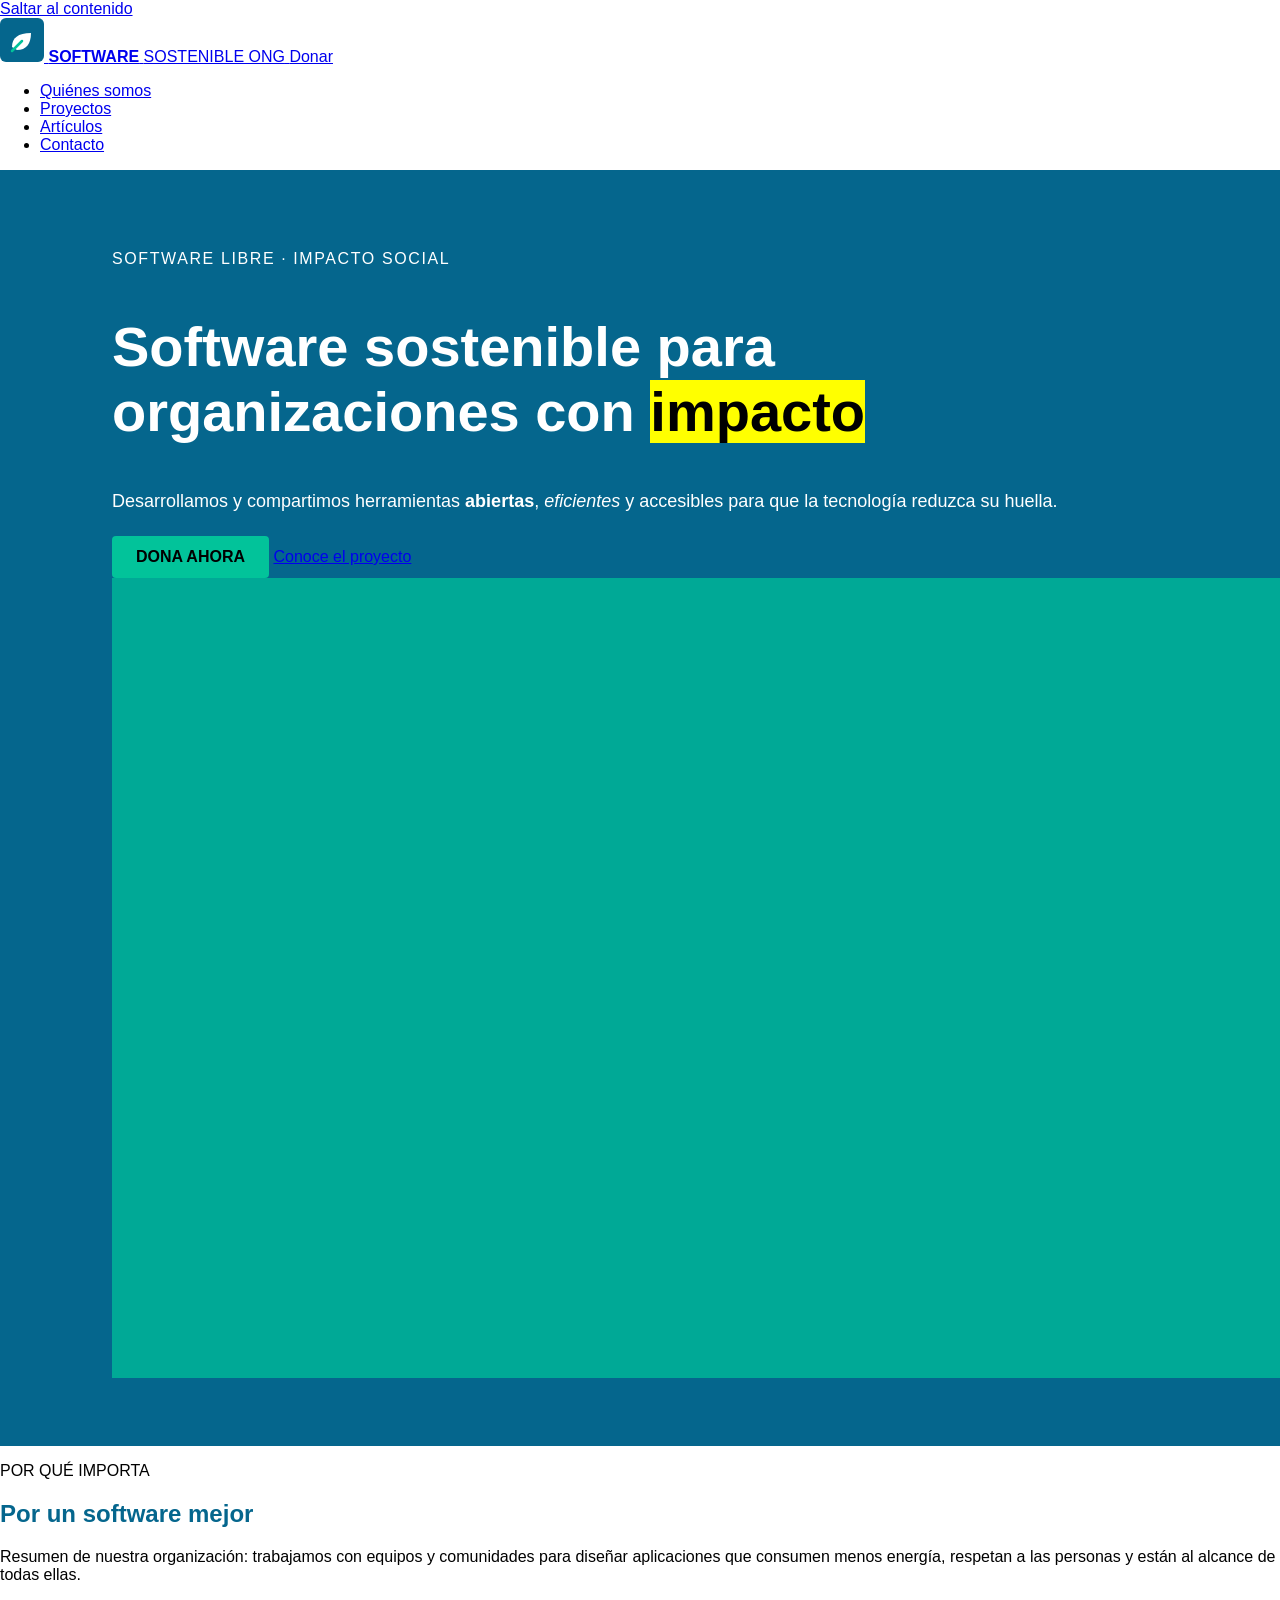
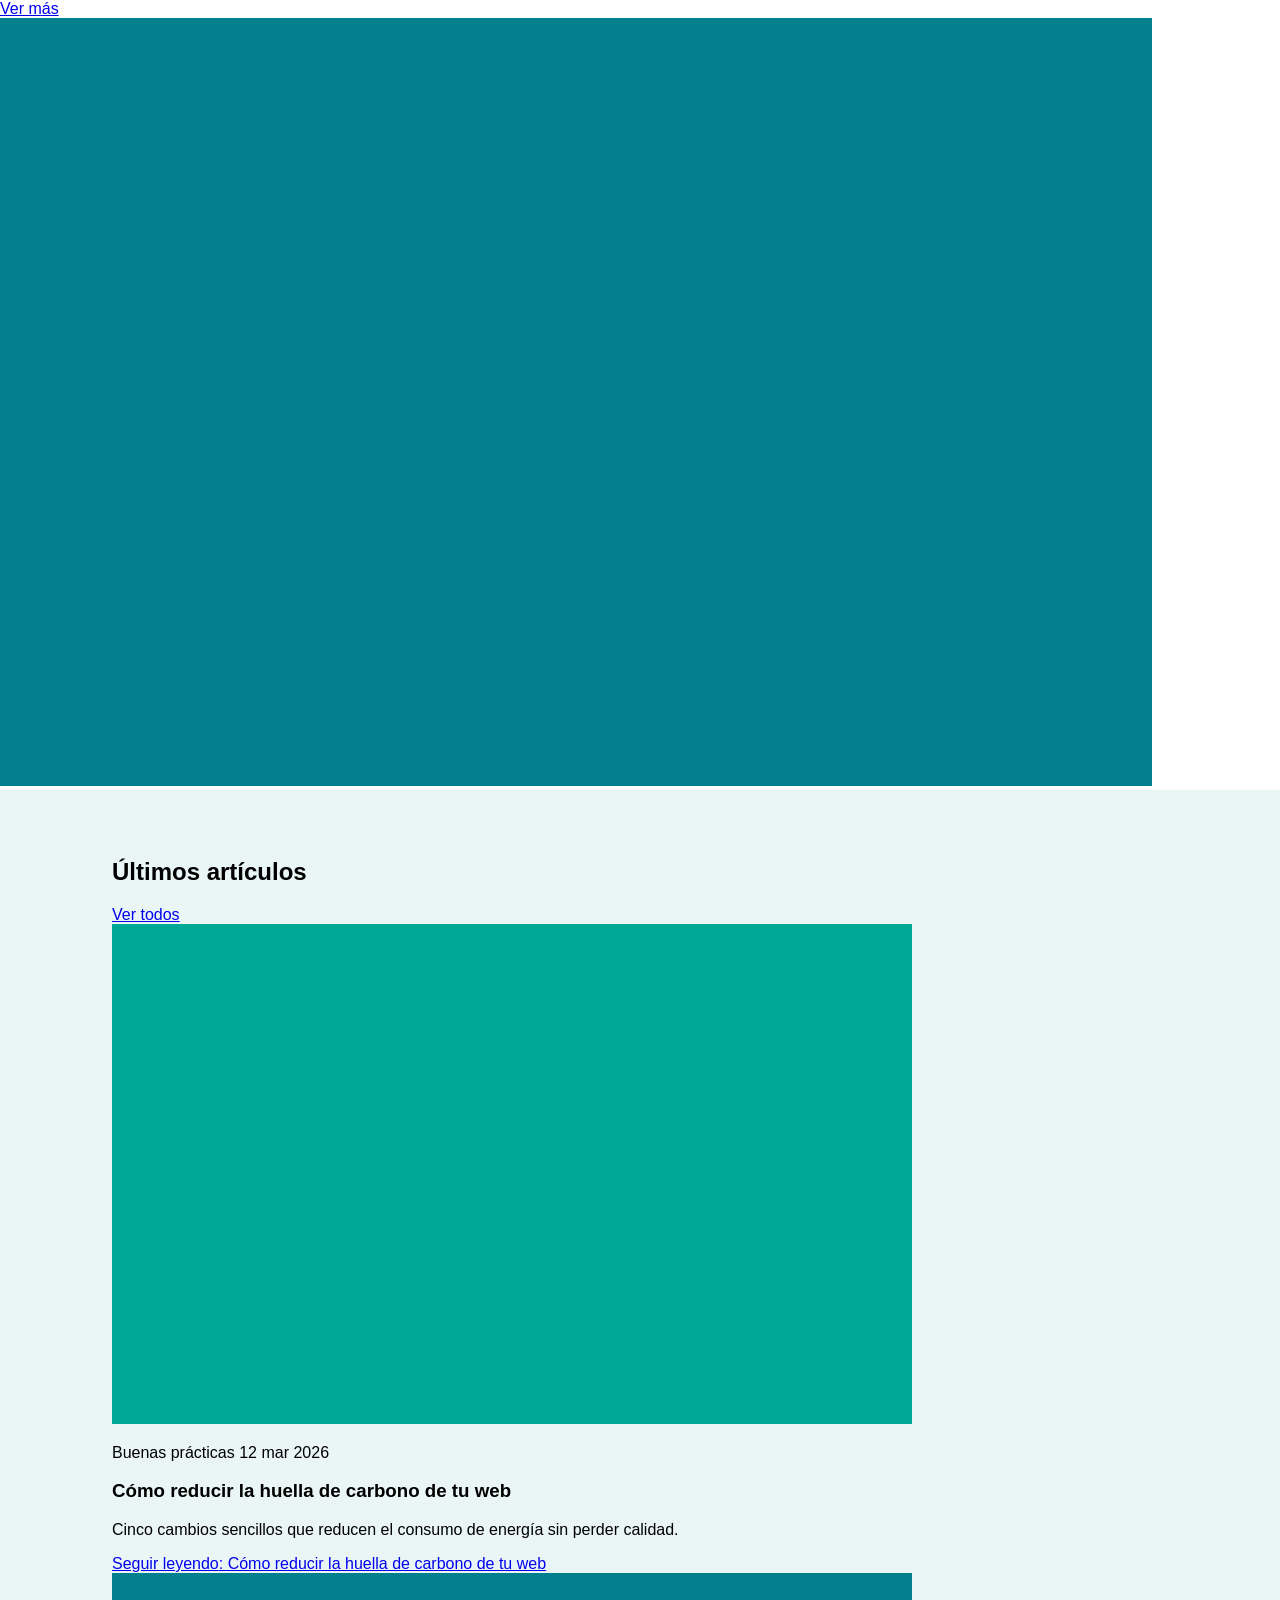
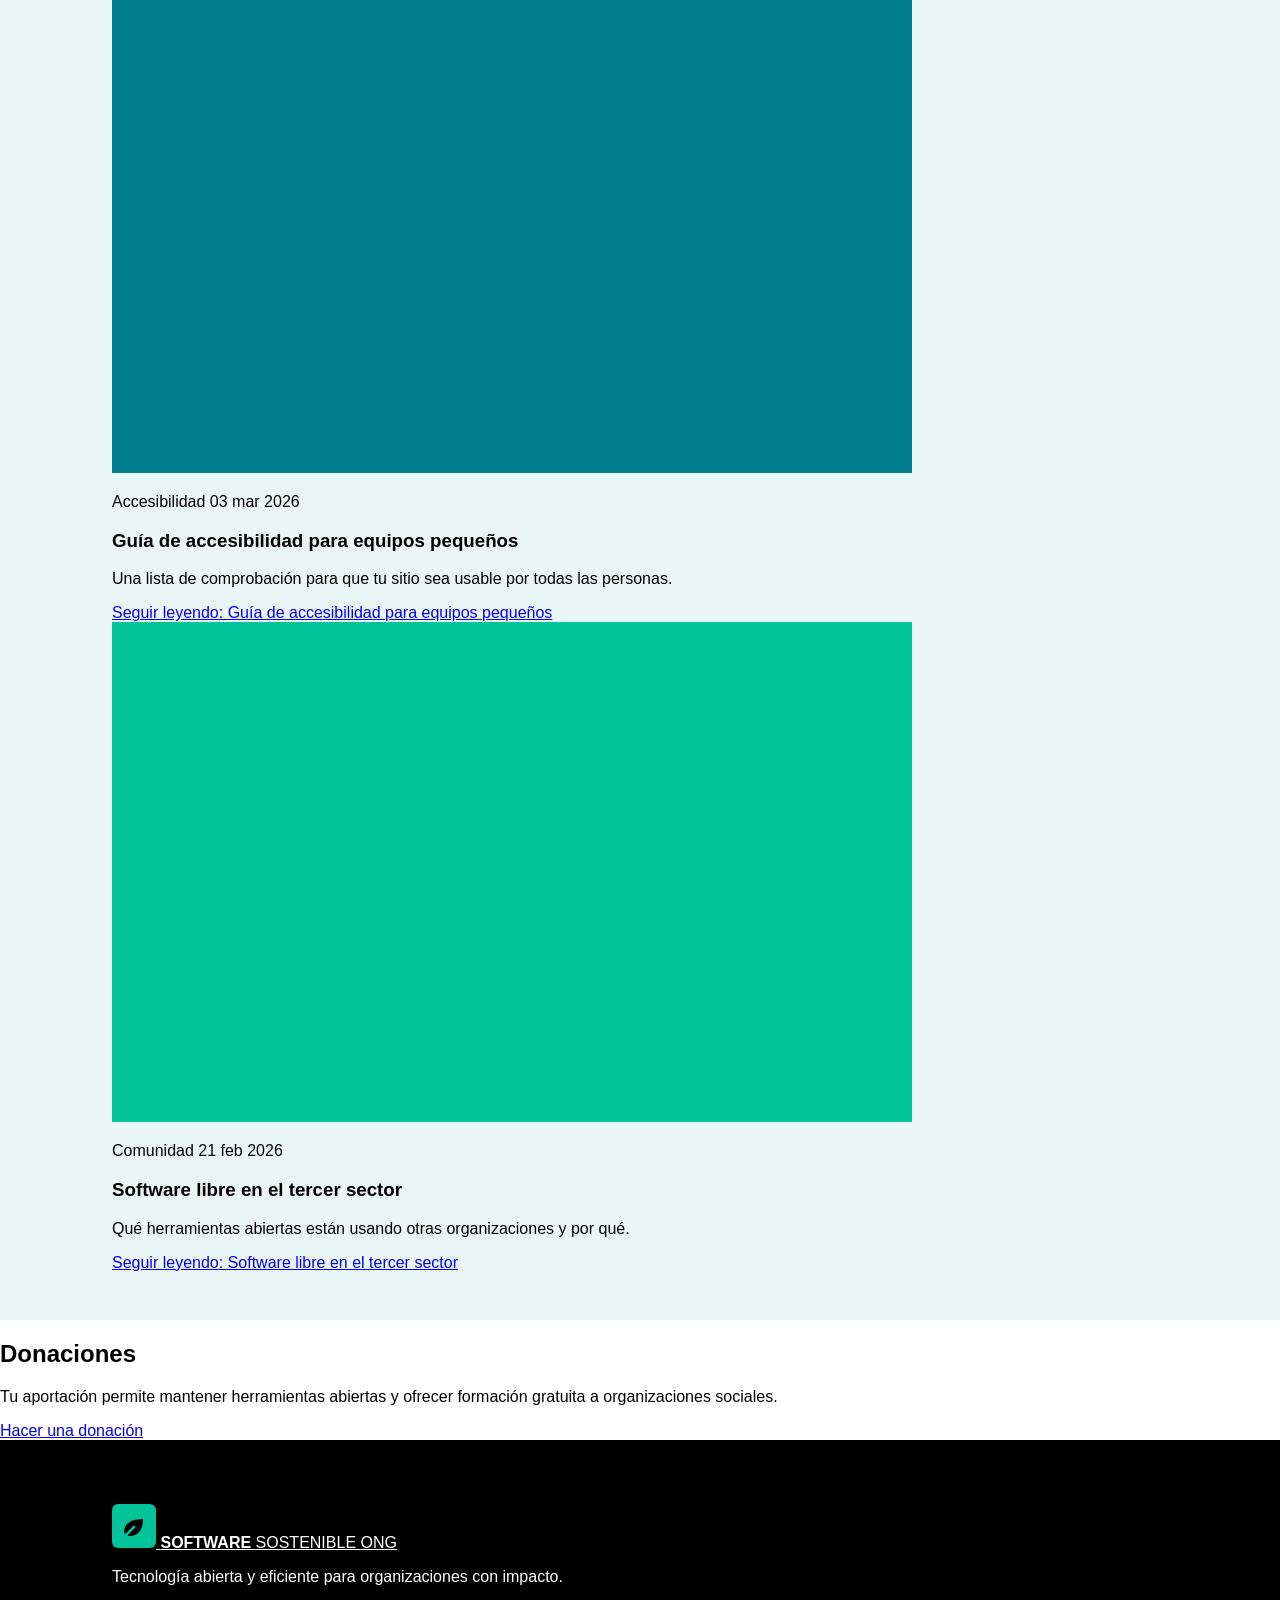
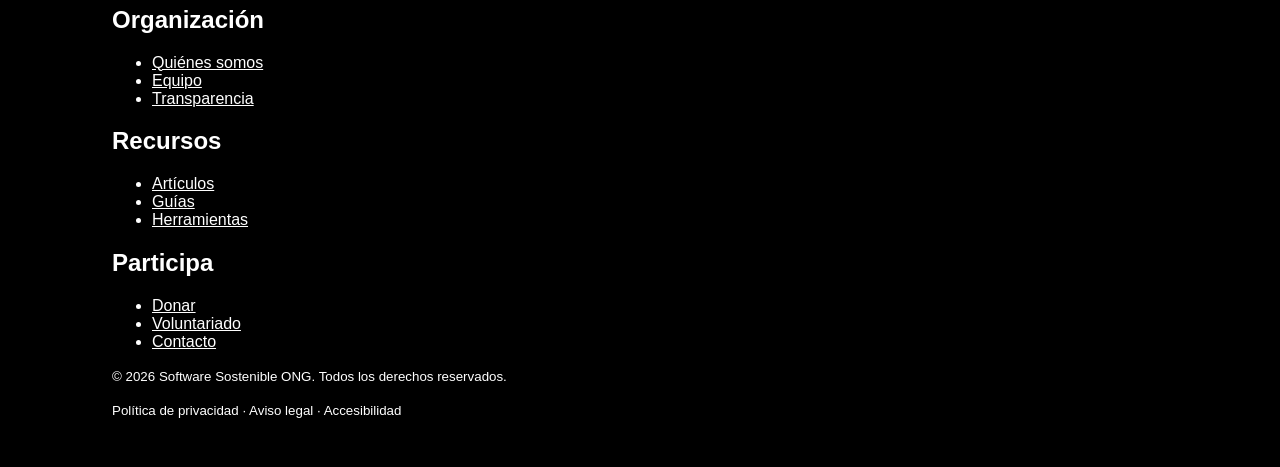
==== index.html @ 49bf2748 "fase 1" ====
<!DOCTYPE html>
<html lang="es">
<head>
  <meta charset="UTF-8">
  <meta name="viewport" content="width=device-width, initial-scale=1.0">
  <meta name="description" content="ONG que desarrolla y comparte software sostenible, abierto y accesible para organizaciones con impacto social.">
  <title>Inicio · Software Sostenible ONG</title>
</head>
<body style="font-family: 'Oxanium', sans-serif; color: #000000; margin: 0;">
  <a class="saltar" href="#contenido">Saltar al contenido</a>

  <header class="cabecera" id="cabecera">
    <a class="logo" href="index.html" title="Ir al inicio">
      <img class="logo__marca" src="img/logo.svg" alt="Software Sostenible ONG, ir al inicio" width="44" height="44">
      <span class="logo__texto" aria-hidden="true"><strong>SOFTWARE</strong> <span>SOSTENIBLE ONG</span></span>
    </a>
    <a class="btn btn--donar" href="formulario.html">Donar</a>
    <nav class="menu" aria-label="Menú principal">
      <ul class="menu__lista">
        <li><a class="menu__enlace" href="index.html#quienes-somos">Quiénes somos</a></li>
        <li><a class="menu__enlace" href="index.html" aria-current="page">Proyectos</a></li>
        <li><a class="menu__enlace" href="listado.html">Artículos</a></li>
        <li><a class="menu__enlace" href="contacto.html">Contacto</a></li>
      </ul>
    </nav>
  </header>

  <main id="contenido">
    <section class="hero" id="hero" aria-labelledby="hero-titulo" style="background-color: #05668D; padding: 4rem 7rem;">
      <div class="hero__texto">
        <p class="hero__antetitulo" style="color: #FFFFFF; letter-spacing: 0.1em;">SOFTWARE LIBRE · IMPACTO SOCIAL</p>
        <h1 id="hero-titulo" style="font-family: 'Goldman', sans-serif; font-size: 3.5rem; color: #FFFFFF;">Software sostenible para organizaciones con <mark>impacto</mark></h1>
        <p class="hero__subtitulo" style="color: #FFFFFF; font-size: 1.125rem; margin-bottom: 1.5rem;">Desarrollamos y compartimos herramientas <strong>abiertas</strong>, <em>eficientes</em> y accesibles para que la tecnología reduzca su huella.</p>
        <div class="hero__botones">
          <a class="btn btn--donar" href="formulario.html" title="Ir a la página de donaciones" style="display: inline-block; background-color: #02C39A; color: #000000; padding: 0.75rem 1.5rem; border-radius: 4px; font-weight: 700; text-decoration: none; text-transform: uppercase;">Dona ahora</a>
          <a class="btn btn--secundario" href="listado.html">Conoce el proyecto</a>
        </div>
      </div>
      <img class="hero__imagen" src="img/hero.jpg" alt="" width="1200" height="800">
    </section>

    <section class="seccion seccion--quienes" id="quienes-somos" aria-labelledby="quienes-titulo">
      <div class="seccion__texto">
        <p class="antetitulo">POR QUÉ IMPORTA</p>
        <h2 id="quienes-titulo" style="font-family: 'Goldman', sans-serif; color: #05668D;">Por un software mejor</h2>
        <p>Resumen de nuestra organización: trabajamos con equipos y comunidades para diseñar aplicaciones que consumen menos energía, respetan a las personas y están al alcance de todas ellas.</p>
        <a class="btn btn--primario" href="listado.html">Ver más</a>
      </div>
      <img class="seccion__imagen" src="img/software-mejor.jpg" alt="" width="1152" height="768" loading="lazy">
    </section>

    <section class="seccion seccion--articulos" id="ultimos-articulos" aria-labelledby="articulos-titulo" style="background-color: #EAF6F5; padding: 3rem 7rem;">
      <div class="seccion__cabecera">
        <h2 id="articulos-titulo">Últimos artículos</h2>
        <a class="btn btn--secundario" href="listado.html">Ver todos</a>
      </div>
      <div class="tarjetas">
        <article class="tarjeta">
          <img class="tarjeta__imagen" src="img/art-1.jpg" alt="" width="800" height="500" loading="lazy">
          <div class="tarjeta__cuerpo">
            <p class="tarjeta__meta"><span class="etiqueta">Buenas prácticas</span> <time datetime="2026-03-12">12 mar 2026</time></p>
            <h3 class="tarjeta__titulo">Cómo reducir la huella de carbono de tu web</h3>
            <p>Cinco cambios sencillos que reducen el consumo de energía sin perder calidad.</p>
            <a class="enlace" href="detalle.html">Seguir leyendo<span class="sr-only">: Cómo reducir la huella de carbono de tu web</span></a>
          </div>
        </article>
        <article class="tarjeta">
          <img class="tarjeta__imagen" src="img/art-2.jpg" alt="" width="800" height="500" loading="lazy">
          <div class="tarjeta__cuerpo">
            <p class="tarjeta__meta"><span class="etiqueta">Accesibilidad</span> <time datetime="2026-03-03">03 mar 2026</time></p>
            <h3 class="tarjeta__titulo">Guía de accesibilidad para equipos pequeños</h3>
            <p>Una lista de comprobación para que tu sitio sea usable por todas las personas.</p>
            <a class="enlace" href="detalle.html">Seguir leyendo<span class="sr-only">: Guía de accesibilidad para equipos pequeños</span></a>
          </div>
        </article>
        <article class="tarjeta">
          <img class="tarjeta__imagen" src="img/art-3.jpg" alt="" width="800" height="500" loading="lazy">
          <div class="tarjeta__cuerpo">
            <p class="tarjeta__meta"><span class="etiqueta">Comunidad</span> <time datetime="2026-02-21">21 feb 2026</time></p>
            <h3 class="tarjeta__titulo">Software libre en el tercer sector</h3>
            <p>Qué herramientas abiertas están usando otras organizaciones y por qué.</p>
            <a class="enlace" href="detalle.html">Seguir leyendo<span class="sr-only">: Software libre en el tercer sector</span></a>
          </div>
        </article>
      </div>
    </section>

    <section class="cta" id="donaciones" aria-labelledby="donaciones-titulo">
      <div class="cta__texto">
        <h2 id="donaciones-titulo">Donaciones</h2>
        <p>Tu aportación permite mantener herramientas abiertas y ofrecer formación gratuita a organizaciones sociales.</p>
        <a class="btn btn--donar" href="formulario.html">Hacer una donación</a>
      </div>
    </section>
  </main>

  <footer class="pie" id="pie" style="background-color: #000000; color: #FFFFFF; padding: 4rem 7rem 2rem;">
    <div class="pie__principal">
      <div class="pie__marca">
        <a class="logo" href="index.html" style="color: #FFFFFF;" title="Ir al inicio">
          <img class="logo__marca" src="img/logo-claro.svg" alt="Software Sostenible ONG, ir al inicio" width="44" height="44">
          <span class="logo__texto" aria-hidden="true"><strong>SOFTWARE</strong> <span>SOSTENIBLE ONG</span></span>
        </a>
        <p>Tecnología abierta y eficiente para organizaciones con impacto.</p>
      </div>
      <div class="pie__columnas">
        <div class="pie__columna">
          <h2 class="pie__titulo">Organización</h2>
          <ul>
            <li><a style="color: #FFFFFF;" href="index.html#quienes-somos">Quiénes somos</a></li>
            <li><a style="color: #FFFFFF;" href="index.html#quienes-somos">Equipo</a></li>
            <li><a style="color: #FFFFFF;" href="index.html#quienes-somos">Transparencia</a></li>
          </ul>
        </div>
        <div class="pie__columna">
          <h2 class="pie__titulo">Recursos</h2>
          <ul>
            <li><a style="color: #FFFFFF;" href="listado.html">Artículos</a></li>
            <li><a style="color: #FFFFFF;" href="listado.html">Guías</a></li>
            <li><a style="color: #FFFFFF;" href="listado.html">Herramientas</a></li>
          </ul>
        </div>
        <div class="pie__columna">
          <h2 class="pie__titulo">Participa</h2>
          <ul>
            <li><a style="color: #FFFFFF;" href="formulario.html">Donar</a></li>
            <li><a style="color: #FFFFFF;" href="contacto.html">Voluntariado</a></li>
            <li><a style="color: #FFFFFF;" href="contacto.html">Contacto</a></li>
          </ul>
        </div>
      </div>
    </div>
    <div class="pie__legal">
      <p><small>© 2026 Software Sostenible ONG. Todos los derechos reservados.</small></p>
      <p><small>Política de privacidad · Aviso legal · Accesibilidad</small></p>
    </div>
  </footer>
</body>
</html>
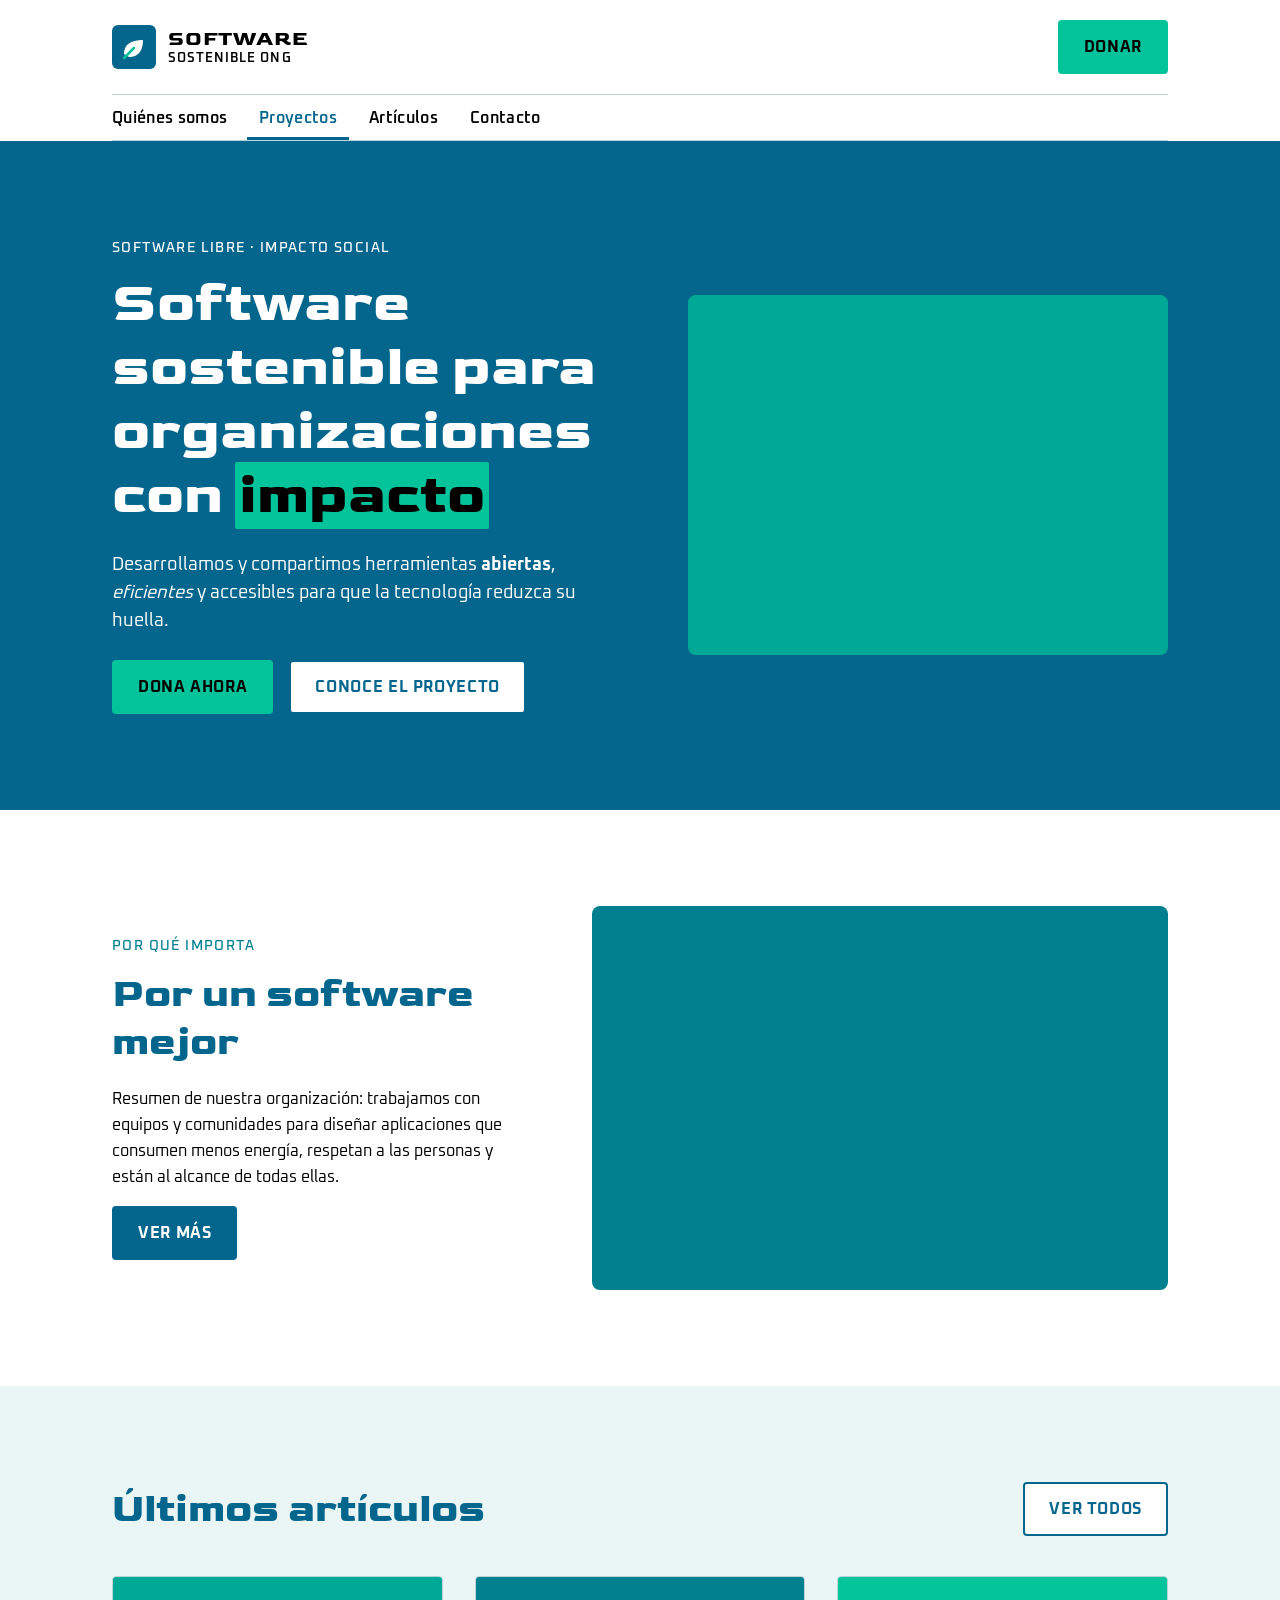
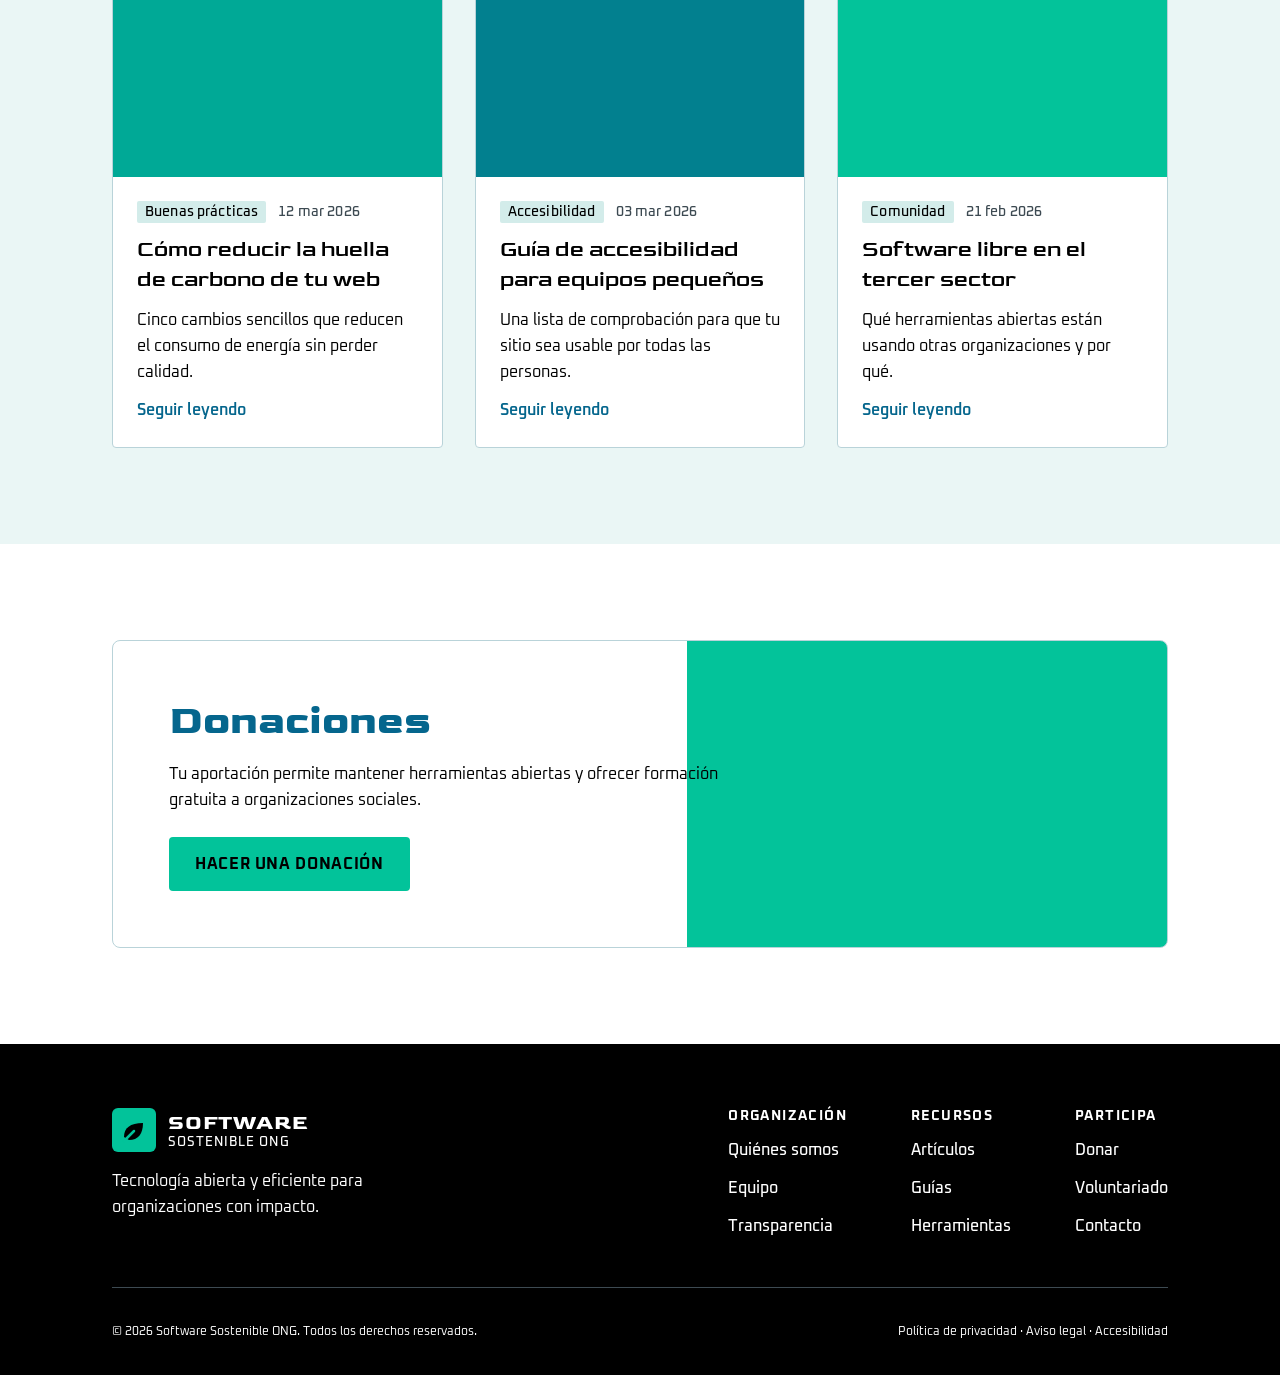
==== commit 8e54bfba: "Fase 2 hecha adrian" ====
--- a/index.html
+++ b/index.html
@@ -5,81 +5,587 @@
   <meta name="viewport" content="width=device-width, initial-scale=1.0">
   <meta name="description" content="ONG que desarrolla y comparte software sostenible, abierto y accesible para organizaciones con impacto social.">
   <title>Inicio · Software Sostenible ONG</title>
+  <!-- Google Fonts: Goldman (títulos) y Oxanium (texto) con sans-serif como reserva -->
+  <link rel="preconnect" href="https://fonts.googleapis.com">
+  <link rel="preconnect" href="https://fonts.gstatic.com" crossorigin>
+  <link href="https://fonts.googleapis.com/css2?family=Goldman:wght@400;700&family=Oxanium:wght@400;500;600;700&display=swap" rel="stylesheet">
+
+  <!-- FASE 2: hoja de estilos interna -->
+  <style>
+    /* =====================================================
+       FASE 2 · Hoja de estilos interna (index.html)
+       Fuente de valores: guía de estilo de la UT1 (Penpot)
+       Paleta: #05668D primario · #028090 secundario · #00A896 acento
+               #02C39A destacado · #EAF6F5 tinte · #D3ECEA tinte fuerte
+               #B9D3D9 borde suave · #3D4A52 texto suave · #B00020 error
+       ===================================================== */
+
+    /* ---------- 1. Reinicio de estilos ---------- */
+    * {
+      box-sizing: border-box;
+      margin: 0;
+      padding: 0;
+    }
+
+    /* ---------- 2. Selectores de etiqueta ---------- */
+    body {
+      font-family: 'Oxanium', sans-serif;
+      font-size: 1rem;
+      font-weight: 400;
+      line-height: 1.625;
+      color: #000000;
+      background-color: #FFFFFF;
+    }
+
+    /* Selector agrupado: los tres títulos comparten tipografía */
+    h1, h2, h3 {
+      font-family: 'Goldman', sans-serif;
+      font-weight: 400;
+      color: #05668D;
+    }
+
+    h1 {
+      font-size: 3.5rem;        /* 56 px */
+      font-weight: 700;
+      line-height: 1.1428;
+    }
+
+    h2 {
+      font-size: 2.5rem;        /* 40 px */
+      font-weight: 700;
+      line-height: 1.2;
+    }
+
+    h3 {
+      font-size: 1.375rem;      /* 22 px */
+      line-height: 1.3636;
+    }
+
+    p {
+      margin-bottom: 1rem;
+    }
+
+    a {
+      color: #05668D;
+      font-weight: 600;
+      text-decoration: none;
+    }
+
+    img {
+      display: block;
+      max-width: 100%;
+      height: auto;
+    }
+
+    ul {
+      list-style: none;
+    }
+
+    /* Elementos de formulario: heredan la tipografía del sitio */
+    input, button, textarea, select {
+      font: inherit;
+      color: inherit;
+    }
+
+    /* Énfasis de la Fase 1 */
+    strong {
+      font-weight: 700;
+    }
+
+    em {
+      font-style: italic;
+    }
+
+    mark {
+      background-color: #02C39A;
+      color: #000000;
+      padding: 0 0.25rem;
+      border-radius: 2px;
+    }
+
+    /* ---------- 3. Selectores de clase ---------- */
+    /* Accesibilidad: enlace para saltar al contenido y texto solo para lectores */
+    .saltar {
+      position: absolute;
+      left: -999px;
+      background-color: #05668D;
+      color: #FFFFFF;
+      padding: 0.5rem 1rem;
+    }
+
+    .saltar:focus {
+      left: 0;
+      top: 0;
+      z-index: 10;
+    }
+
+    .sr-only {
+      position: absolute;
+      width: 1px;
+      height: 1px;
+      overflow: hidden;
+      clip: rect(0 0 0 0);
+      white-space: nowrap;
+    }
+
+    /* Botones: base y variantes */
+    .btn {
+      display: inline-block;
+      padding: 0.75rem 1.5rem;
+      border: 2px solid transparent;
+      border-radius: 4px;
+      font-size: 1rem;
+      font-weight: 700;
+      letter-spacing: 0.04em;
+      text-transform: uppercase;
+      text-align: center;
+      cursor: pointer;
+    }
+
+    .btn--donar {
+      background-color: #02C39A;
+      color: #000000;
+    }
+
+    .btn--donar:hover {
+      background-color: #00A896;
+    }
+
+    .btn--primario {
+      background-color: #05668D;
+      color: #FFFFFF;
+    }
+
+    .btn--primario:hover {
+      background-color: #028090;
+    }
+
+    .btn--secundario {
+      background-color: #FFFFFF;
+      border-color: #05668D;
+      color: #05668D;
+    }
+
+    .btn--secundario:hover {
+      background-color: #EAF6F5;
+    }
+
+    .btn:focus-visible,
+    .enlace:focus-visible,
+    .menu__enlace:focus-visible {
+      outline: 3px solid #00A896;
+      outline-offset: 2px;
+    }
+
+    /* Texto de apoyo */
+    .antetitulo,
+    .hero__antetitulo {
+      font-size: 0.875rem;      /* 14 px */
+      font-weight: 500;
+      letter-spacing: 0.1em;
+      text-transform: uppercase;
+      margin-bottom: 0.75rem;
+    }
+
+    .antetitulo {
+      color: #028090;
+    }
+
+    .enlace {
+      color: #05668D;
+      font-weight: 600;
+    }
+
+    .enlace:hover {
+      text-decoration: underline;
+    }
+
+    .etiqueta {
+      display: inline-block;
+      background-color: #D3ECEA;
+      color: #000000;
+      font-size: 0.875rem;
+      font-weight: 500;
+      padding: 0 0.5rem;
+      border-radius: 2px;
+    }
+
+    /* ---------- 4. Cabecera y menú (id y descendientes) ---------- */
+    #cabecera {
+      display: flex;
+      flex-wrap: wrap;
+      align-items: center;
+      justify-content: space-between;
+      padding: 1.25rem 7rem 0;
+      background-color: #FFFFFF;
+    }
+
+    .logo {
+      display: flex;
+      align-items: center;
+      gap: 0.75rem;
+      color: #000000;
+    }
+
+    .logo__texto {
+      display: flex;
+      flex-direction: column;
+      line-height: 1.2;
+      font-size: 0.8125rem;
+      letter-spacing: 0.08em;
+    }
+
+    .logo__texto strong {
+      font-family: 'Goldman', sans-serif;
+      font-size: 1.25rem;
+      letter-spacing: 0.04em;
+    }
+
+    .menu {
+      flex-basis: 100%;
+      margin-top: 1.25rem;
+      border-top: 1px solid #B9D3D9;
+      border-bottom: 1px solid #B9D3D9;
+    }
+
+    /* Hijos directos: lista horizontal del menú */
+    .menu__lista {
+      display: flex;
+      gap: 0.5rem;
+    }
+
+    .menu__lista > li {
+      display: block;
+    }
+
+    /* Pseudoclase :first-child: el primer enlace se alinea con el logotipo */
+    .menu__lista > li:first-child .menu__enlace {
+      padding-left: 0;
+    }
+
+    .menu__enlace {
+      display: block;
+      padding: 0.625rem 0.75rem 0.375rem;
+      color: #000000;
+      font-weight: 600;
+      letter-spacing: 0.02em;
+      border-bottom: 3px solid transparent;
+    }
+
+    .menu__enlace:hover,
+    .menu__enlace[aria-current="page"] {
+      color: #05668D;
+      border-bottom-color: #05668D;
+    }
+
+    /* ---------- 5. Hero (id) ---------- */
+    #hero {
+      display: flex;
+      align-items: center;
+      gap: 4rem;
+      padding: 6rem 7rem;
+      background-color: #05668D;
+      color: #FFFFFF;
+    }
+
+    #hero h1 {
+      color: #FFFFFF;
+      margin-bottom: 1.5rem;
+    }
+
+    .hero__texto {
+      flex: 1;
+    }
+
+    .hero__antetitulo {
+      color: #FFFFFF;
+    }
+
+    .hero__subtitulo {
+      max-width: 35rem;
+      font-size: 1.125rem;      /* Large Body 18 px */
+      line-height: 1.5555;
+      margin-bottom: 1.5rem;
+    }
+
+    .hero__botones {
+      display: flex;
+      flex-wrap: wrap;
+      gap: 1rem;
+    }
+
+    /* En el hero el botón principal es verde y el secundario blanco */
+    #hero .btn--secundario {
+      background-color: #FFFFFF;
+    }
+
+    .hero__imagen {
+      width: 30rem;
+      height: 22.5rem;
+      flex-shrink: 0;
+      object-fit: cover;
+      border-radius: 8px;
+    }
+
+    /* ---------- 6. Secciones generales ---------- */
+    .seccion {
+      padding: 6rem 7rem;
+    }
+
+    .seccion--quienes {
+      display: flex;
+      align-items: center;
+      gap: 5rem;
+    }
+
+    .seccion__texto {
+      flex: 1;
+    }
+
+    .seccion__texto h2 {
+      margin-bottom: 1.25rem;
+    }
+
+    .seccion__imagen {
+      width: 36rem;
+      height: 24rem;
+      flex-shrink: 0;
+      object-fit: cover;
+      border-radius: 8px;
+    }
+
+    /* ---------- 7. Últimos artículos y tarjetas ---------- */
+    .seccion--articulos {
+      background-color: #EAF6F5;
+    }
+
+    .seccion__cabecera {
+      display: flex;
+      align-items: center;
+      justify-content: space-between;
+      margin-bottom: 2.5rem;
+    }
+
+    .tarjetas {
+      display: flex;
+      gap: 2rem;
+    }
+
+    .tarjeta {
+      flex: 1;
+      background-color: #FFFFFF;
+      border: 1px solid #B9D3D9;
+      border-radius: 4px;
+      overflow: hidden;
+    }
+
+    .tarjeta__imagen {
+      width: 100%;
+      height: 12.5rem;          /* 200 px */
+      object-fit: cover;
+    }
+
+    .tarjeta__cuerpo {
+      padding: 1.5rem;
+    }
+
+    .tarjeta__cuerpo > * {
+      margin-bottom: 0.75rem;
+    }
+
+    /* Pseudoclase :last-child: el último elemento no deja hueco debajo */
+    .tarjeta__cuerpo > :last-child {
+      margin-bottom: 0;
+    }
+
+    .tarjeta__meta {
+      display: flex;
+      align-items: center;
+      gap: 0.75rem;
+      font-size: 0.875rem;
+      font-weight: 500;
+      letter-spacing: 0.01em;
+      color: #3D4A52;
+    }
+
+    .tarjeta__titulo {
+      color: #000000;
+    }
+
+    .tarjeta:hover {
+      border-color: #05668D;
+    }
+
+    /* ---------- 8. Llamada a la acción (CTA) ---------- */
+    .cta {
+      margin: 6rem 7rem;
+      border: 1px solid #B9D3D9;
+      border-radius: 8px;
+      background: #FFFFFF url('../img/cta-fondo.jpg') right center / 30rem 100% no-repeat;
+    }
+
+    .cta__texto {
+      max-width: 42rem;
+      padding: 3.5rem;
+    }
+
+    .cta__texto h2 {
+      margin-bottom: 1rem;
+    }
+
+    .cta__texto p {
+      margin-bottom: 1.5rem;
+    }
+
+    /* ---------- 9. Pie de página ---------- */
+    #pie {
+      display: flex;
+      flex-direction: column;
+      gap: 3rem;
+      padding: 4rem 7rem 2rem;
+      background-color: #000000;
+      color: #FFFFFF;
+    }
+
+    #pie a {
+      color: #FFFFFF;
+      font-weight: 500;
+    }
+
+    #pie a:hover {
+      color: #02C39A;
+    }
+
+    .pie .logo,
+    #pie .logo {
+      color: #FFFFFF;
+    }
+
+    .pie__principal {
+      display: flex;
+      justify-content: space-between;
+      gap: 3rem;
+    }
+
+    .pie__marca {
+      max-width: 20rem;
+    }
+
+    .pie__marca p {
+      margin-top: 1rem;
+    }
+
+    .pie__columnas {
+      display: flex;
+      gap: 4rem;
+    }
+
+    .pie__titulo {
+      font-family: 'Oxanium', sans-serif;
+      font-size: 0.875rem;
+      font-weight: 700;
+      letter-spacing: 0.1em;
+      text-transform: uppercase;
+      color: #FFFFFF;
+      margin-bottom: 0.75rem;
+    }
+
+    /* Descendientes: elementos de lista dentro de las columnas del pie */
+    .pie__columna li {
+      margin-bottom: 0.75rem;
+    }
+
+    .pie__columna li:last-child {
+      margin-bottom: 0;
+    }
+
+    .pie__legal {
+      display: flex;
+      justify-content: space-between;
+      padding-top: 2rem;
+      border-top: 1px solid #3D4A52;
+      font-size: 0.875rem;
+    }
+
+    .pie__legal p {
+      margin-bottom: 0;
+    }
+  </style>
 </head>
-<body style="font-family: 'Oxanium', sans-serif; color: #000000; margin: 0;">
+<body>
   <a class="saltar" href="#contenido">Saltar al contenido</a>
 
   <header class="cabecera" id="cabecera">
-    <a class="logo" href="index.html" title="Ir al inicio">
-      <img class="logo__marca" src="img/logo.svg" alt="Software Sostenible ONG, ir al inicio" width="44" height="44">
+    <a class="logo" href="../index.html" title="Ir al inicio">
+      <img class="logo__marca" src="../img/logo.svg" alt="Software Sostenible ONG, ir al inicio" width="44" height="44">
       <span class="logo__texto" aria-hidden="true"><strong>SOFTWARE</strong> <span>SOSTENIBLE ONG</span></span>
     </a>
-    <a class="btn btn--donar" href="formulario.html">Donar</a>
+    <a class="btn btn--donar" href="../formulario.html">Donar</a>
     <nav class="menu" aria-label="Menú principal">
       <ul class="menu__lista">
-        <li><a class="menu__enlace" href="index.html#quienes-somos">Quiénes somos</a></li>
-        <li><a class="menu__enlace" href="index.html" aria-current="page">Proyectos</a></li>
-        <li><a class="menu__enlace" href="listado.html">Artículos</a></li>
-        <li><a class="menu__enlace" href="contacto.html">Contacto</a></li>
+        <li><a class="menu__enlace" href="../index.html#quienes-somos">Quiénes somos</a></li>
+        <li><a class="menu__enlace" href="../index.html" aria-current="page">Proyectos</a></li>
+        <li><a class="menu__enlace" href="../listado.html">Artículos</a></li>
+        <li><a class="menu__enlace" href="../contacto.html">Contacto</a></li>
       </ul>
     </nav>
   </header>
 
   <main id="contenido">
-    <section class="hero" id="hero" aria-labelledby="hero-titulo" style="background-color: #05668D; padding: 4rem 7rem;">
+    <section class="hero" id="hero" aria-labelledby="hero-titulo">
       <div class="hero__texto">
-        <p class="hero__antetitulo" style="color: #FFFFFF; letter-spacing: 0.1em;">SOFTWARE LIBRE · IMPACTO SOCIAL</p>
-        <h1 id="hero-titulo" style="font-family: 'Goldman', sans-serif; font-size: 3.5rem; color: #FFFFFF;">Software sostenible para organizaciones con <mark>impacto</mark></h1>
-        <p class="hero__subtitulo" style="color: #FFFFFF; font-size: 1.125rem; margin-bottom: 1.5rem;">Desarrollamos y compartimos herramientas <strong>abiertas</strong>, <em>eficientes</em> y accesibles para que la tecnología reduzca su huella.</p>
+        <p class="hero__antetitulo">SOFTWARE LIBRE · IMPACTO SOCIAL</p>
+        <h1 id="hero-titulo">Software sostenible para organizaciones con <mark>impacto</mark></h1>
+        <p class="hero__subtitulo">Desarrollamos y compartimos herramientas <strong>abiertas</strong>, <em>eficientes</em> y accesibles para que la tecnología reduzca su huella.</p>
         <div class="hero__botones">
-          <a class="btn btn--donar" href="formulario.html" title="Ir a la página de donaciones" style="display: inline-block; background-color: #02C39A; color: #000000; padding: 0.75rem 1.5rem; border-radius: 4px; font-weight: 700; text-decoration: none; text-transform: uppercase;">Dona ahora</a>
-          <a class="btn btn--secundario" href="listado.html">Conoce el proyecto</a>
+          <a class="btn btn--donar" href="../formulario.html" title="Ir a la página de donaciones">Dona ahora</a>
+          <a class="btn btn--secundario" href="../listado.html">Conoce el proyecto</a>
         </div>
       </div>
-      <img class="hero__imagen" src="img/hero.jpg" alt="" width="1200" height="800">
+      <img class="hero__imagen" src="../img/hero.jpg" alt="" width="1200" height="800">
     </section>
 
     <section class="seccion seccion--quienes" id="quienes-somos" aria-labelledby="quienes-titulo">
       <div class="seccion__texto">
         <p class="antetitulo">POR QUÉ IMPORTA</p>
-        <h2 id="quienes-titulo" style="font-family: 'Goldman', sans-serif; color: #05668D;">Por un software mejor</h2>
+        <h2 id="quienes-titulo">Por un software mejor</h2>
         <p>Resumen de nuestra organización: trabajamos con equipos y comunidades para diseñar aplicaciones que consumen menos energía, respetan a las personas y están al alcance de todas ellas.</p>
-        <a class="btn btn--primario" href="listado.html">Ver más</a>
+        <a class="btn btn--primario" href="../listado.html">Ver más</a>
       </div>
-      <img class="seccion__imagen" src="img/software-mejor.jpg" alt="" width="1152" height="768" loading="lazy">
+      <img class="seccion__imagen" src="../img/software-mejor.jpg" alt="" width="1152" height="768" loading="lazy">
     </section>
 
-    <section class="seccion seccion--articulos" id="ultimos-articulos" aria-labelledby="articulos-titulo" style="background-color: #EAF6F5; padding: 3rem 7rem;">
+    <section class="seccion seccion--articulos" id="ultimos-articulos" aria-labelledby="articulos-titulo">
       <div class="seccion__cabecera">
         <h2 id="articulos-titulo">Últimos artículos</h2>
-        <a class="btn btn--secundario" href="listado.html">Ver todos</a>
+        <a class="btn btn--secundario" href="../listado.html">Ver todos</a>
       </div>
       <div class="tarjetas">
         <article class="tarjeta">
-          <img class="tarjeta__imagen" src="img/art-1.jpg" alt="" width="800" height="500" loading="lazy">
+          <img class="tarjeta__imagen" src="../img/art-1.jpg" alt="" width="800" height="500" loading="lazy">
           <div class="tarjeta__cuerpo">
             <p class="tarjeta__meta"><span class="etiqueta">Buenas prácticas</span> <time datetime="2026-03-12">12 mar 2026</time></p>
             <h3 class="tarjeta__titulo">Cómo reducir la huella de carbono de tu web</h3>
             <p>Cinco cambios sencillos que reducen el consumo de energía sin perder calidad.</p>
-            <a class="enlace" href="detalle.html">Seguir leyendo<span class="sr-only">: Cómo reducir la huella de carbono de tu web</span></a>
+            <a class="enlace" href="../detalle.html">Seguir leyendo<span class="sr-only">: Cómo reducir la huella de carbono de tu web</span></a>
           </div>
         </article>
         <article class="tarjeta">
-          <img class="tarjeta__imagen" src="img/art-2.jpg" alt="" width="800" height="500" loading="lazy">
+          <img class="tarjeta__imagen" src="../img/art-2.jpg" alt="" width="800" height="500" loading="lazy">
           <div class="tarjeta__cuerpo">
             <p class="tarjeta__meta"><span class="etiqueta">Accesibilidad</span> <time datetime="2026-03-03">03 mar 2026</time></p>
             <h3 class="tarjeta__titulo">Guía de accesibilidad para equipos pequeños</h3>
             <p>Una lista de comprobación para que tu sitio sea usable por todas las personas.</p>
-            <a class="enlace" href="detalle.html">Seguir leyendo<span class="sr-only">: Guía de accesibilidad para equipos pequeños</span></a>
+            <a class="enlace" href="../detalle.html">Seguir leyendo<span class="sr-only">: Guía de accesibilidad para equipos pequeños</span></a>
           </div>
         </article>
         <article class="tarjeta">
-          <img class="tarjeta__imagen" src="img/art-3.jpg" alt="" width="800" height="500" loading="lazy">
+          <img class="tarjeta__imagen" src="../img/art-3.jpg" alt="" width="800" height="500" loading="lazy">
           <div class="tarjeta__cuerpo">
             <p class="tarjeta__meta"><span class="etiqueta">Comunidad</span> <time datetime="2026-02-21">21 feb 2026</time></p>
             <h3 class="tarjeta__titulo">Software libre en el tercer sector</h3>
             <p>Qué herramientas abiertas están usando otras organizaciones y por qué.</p>
-            <a class="enlace" href="detalle.html">Seguir leyendo<span class="sr-only">: Software libre en el tercer sector</span></a>
+            <a class="enlace" href="../detalle.html">Seguir leyendo<span class="sr-only">: Software libre en el tercer sector</span></a>
           </div>
         </article>
       </div>
@@ -89,16 +595,16 @@
       <div class="cta__texto">
         <h2 id="donaciones-titulo">Donaciones</h2>
         <p>Tu aportación permite mantener herramientas abiertas y ofrecer formación gratuita a organizaciones sociales.</p>
-        <a class="btn btn--donar" href="formulario.html">Hacer una donación</a>
+        <a class="btn btn--donar" href="../formulario.html">Hacer una donación</a>
       </div>
     </section>
   </main>
 
-  <footer class="pie" id="pie" style="background-color: #000000; color: #FFFFFF; padding: 4rem 7rem 2rem;">
+  <footer class="pie" id="pie">
     <div class="pie__principal">
       <div class="pie__marca">
-        <a class="logo" href="index.html" style="color: #FFFFFF;" title="Ir al inicio">
-          <img class="logo__marca" src="img/logo-claro.svg" alt="Software Sostenible ONG, ir al inicio" width="44" height="44">
+        <a class="logo" href="../index.html" title="Ir al inicio">
+          <img class="logo__marca" src="../img/logo-claro.svg" alt="Software Sostenible ONG, ir al inicio" width="44" height="44">
           <span class="logo__texto" aria-hidden="true"><strong>SOFTWARE</strong> <span>SOSTENIBLE ONG</span></span>
         </a>
         <p>Tecnología abierta y eficiente para organizaciones con impacto.</p>
@@ -107,25 +613,25 @@
         <div class="pie__columna">
           <h2 class="pie__titulo">Organización</h2>
           <ul>
-            <li><a style="color: #FFFFFF;" href="index.html#quienes-somos">Quiénes somos</a></li>
-            <li><a style="color: #FFFFFF;" href="index.html#quienes-somos">Equipo</a></li>
-            <li><a style="color: #FFFFFF;" href="index.html#quienes-somos">Transparencia</a></li>
+            <li><a href="../index.html#quienes-somos">Quiénes somos</a></li>
+            <li><a href="../index.html#quienes-somos">Equipo</a></li>
+            <li><a href="../index.html#quienes-somos">Transparencia</a></li>
           </ul>
         </div>
         <div class="pie__columna">
           <h2 class="pie__titulo">Recursos</h2>
           <ul>
-            <li><a style="color: #FFFFFF;" href="listado.html">Artículos</a></li>
-            <li><a style="color: #FFFFFF;" href="listado.html">Guías</a></li>
-            <li><a style="color: #FFFFFF;" href="listado.html">Herramientas</a></li>
+            <li><a href="../listado.html">Artículos</a></li>
+            <li><a href="../listado.html">Guías</a></li>
+            <li><a href="../listado.html">Herramientas</a></li>
           </ul>
         </div>
         <div class="pie__columna">
           <h2 class="pie__titulo">Participa</h2>
           <ul>
-            <li><a style="color: #FFFFFF;" href="formulario.html">Donar</a></li>
-            <li><a style="color: #FFFFFF;" href="contacto.html">Voluntariado</a></li>
-            <li><a style="color: #FFFFFF;" href="contacto.html">Contacto</a></li>
+            <li><a href="../formulario.html">Donar</a></li>
+            <li><a href="../contacto.html">Voluntariado</a></li>
+            <li><a href="../contacto.html">Contacto</a></li>
           </ul>
         </div>
       </div>
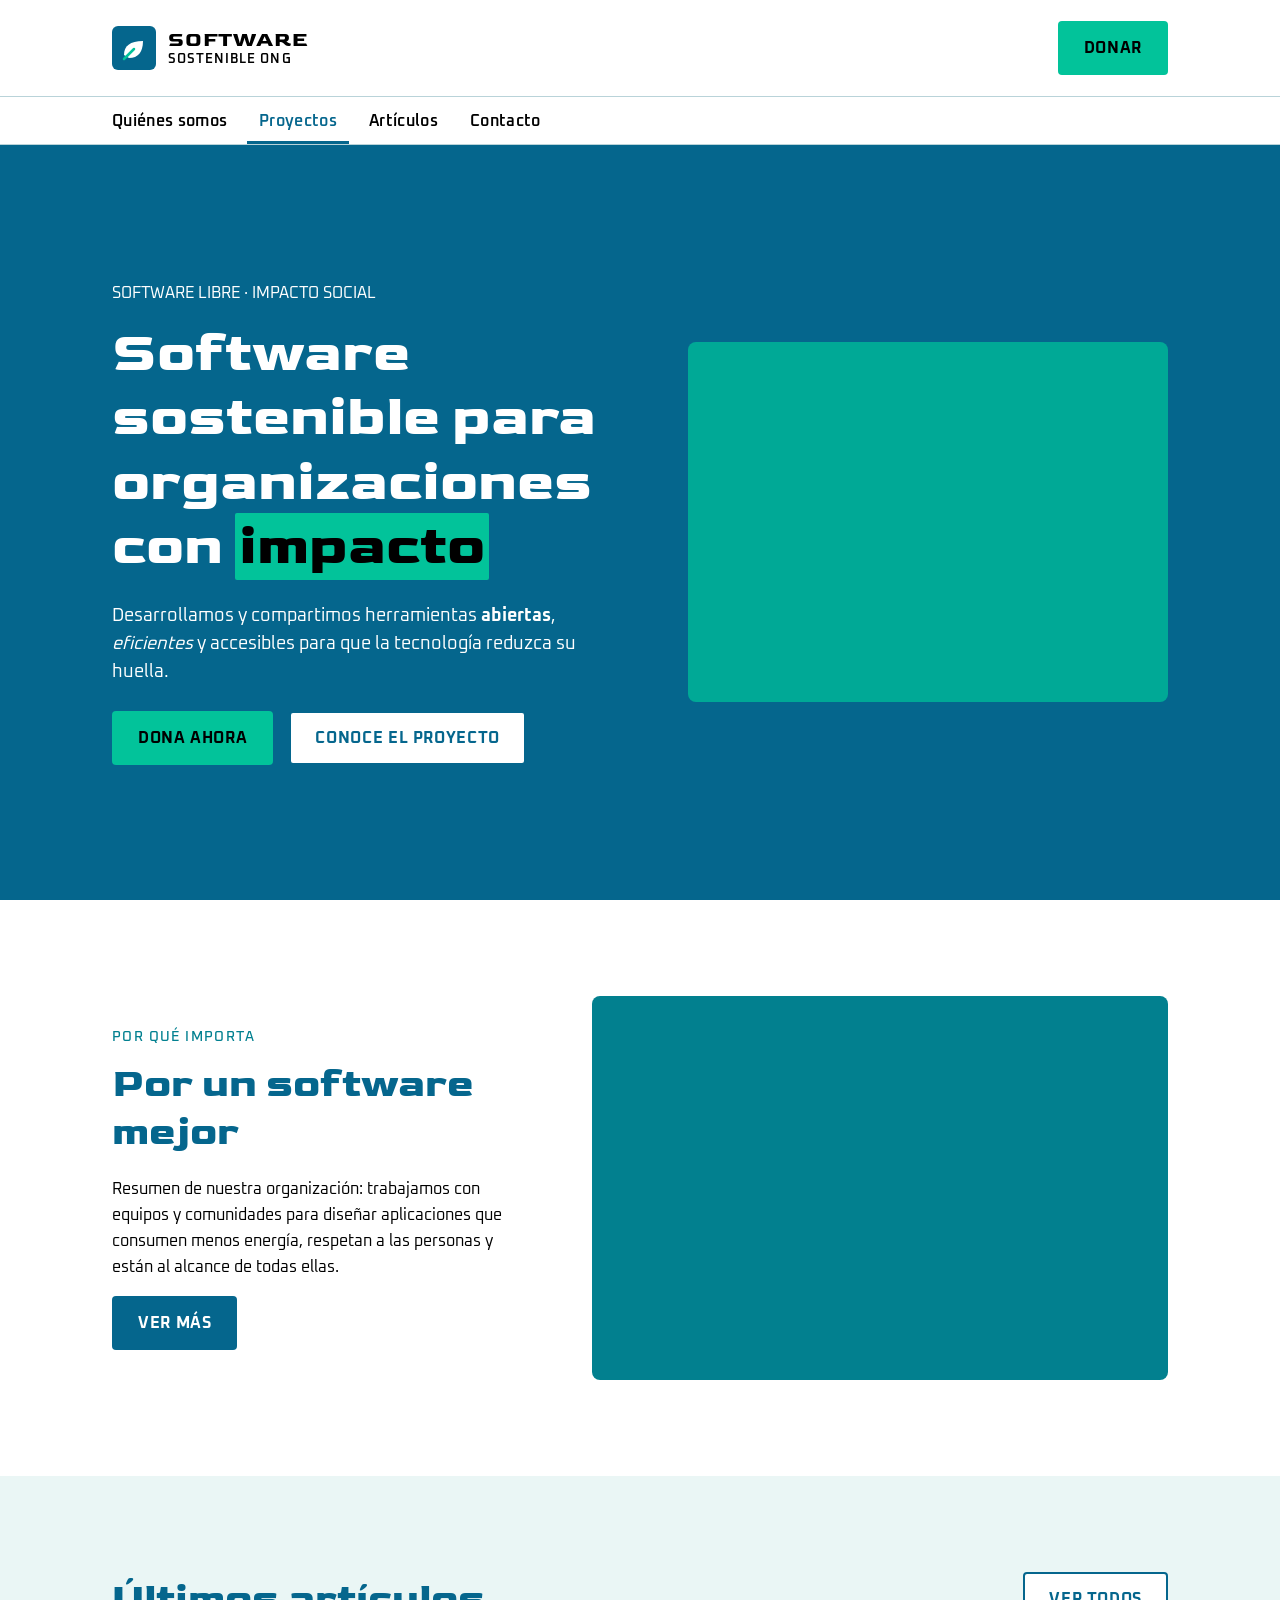
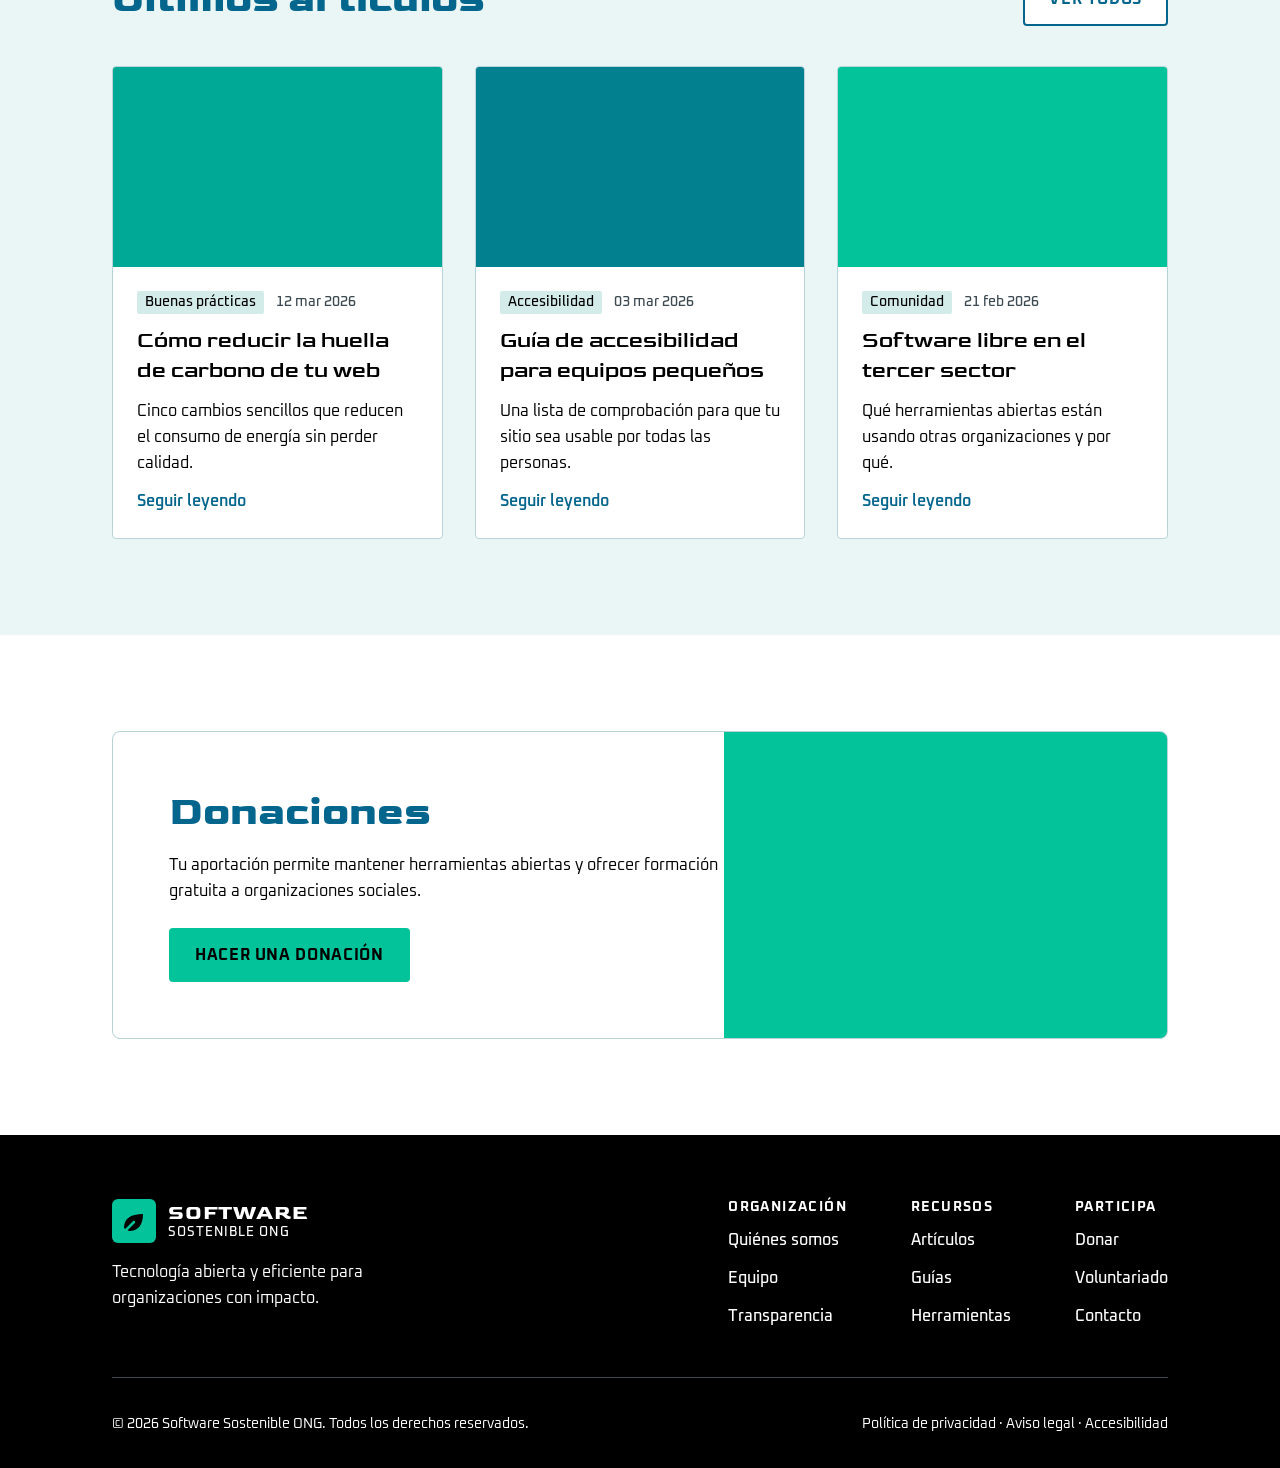
==== commit 97fce935: "Fase 3" ====
--- a/index.html
+++ b/index.html
@@ -5,589 +5,96 @@
   <meta name="viewport" content="width=device-width, initial-scale=1.0">
   <meta name="description" content="ONG que desarrolla y comparte software sostenible, abierto y accesible para organizaciones con impacto social.">
   <title>Inicio · Software Sostenible ONG</title>
-  <!-- Google Fonts: Goldman (títulos) y Oxanium (texto) con sans-serif como reserva -->
+  <!-- Google Fonts: Goldman (títulos) y Oxanium (texto) -->
   <link rel="preconnect" href="https://fonts.googleapis.com">
   <link rel="preconnect" href="https://fonts.gstatic.com" crossorigin>
   <link href="https://fonts.googleapis.com/css2?family=Goldman:wght@400;700&family=Oxanium:wght@400;500;600;700&display=swap" rel="stylesheet">
 
-  <!-- FASE 2: hoja de estilos interna -->
-  <style>
-    /* =====================================================
-       FASE 2 · Hoja de estilos interna (index.html)
-       Fuente de valores: guía de estilo de la UT1 (Penpot)
-       Paleta: #05668D primario · #028090 secundario · #00A896 acento
-               #02C39A destacado · #EAF6F5 tinte · #D3ECEA tinte fuerte
-               #B9D3D9 borde suave · #3D4A52 texto suave · #B00020 error
-       ===================================================== */
-
-    /* ---------- 1. Reinicio de estilos ---------- */
-    * {
-      box-sizing: border-box;
-      margin: 0;
-      padding: 0;
-    }
-
-    /* ---------- 2. Selectores de etiqueta ---------- */
-    body {
-      font-family: 'Oxanium', sans-serif;
-      font-size: 1rem;
-      font-weight: 400;
-      line-height: 1.625;
-      color: #000000;
-      background-color: #FFFFFF;
-    }
-
-    /* Selector agrupado: los tres títulos comparten tipografía */
-    h1, h2, h3 {
-      font-family: 'Goldman', sans-serif;
-      font-weight: 400;
-      color: #05668D;
-    }
-
-    h1 {
-      font-size: 3.5rem;        /* 56 px */
-      font-weight: 700;
-      line-height: 1.1428;
-    }
-
-    h2 {
-      font-size: 2.5rem;        /* 40 px */
-      font-weight: 700;
-      line-height: 1.2;
-    }
-
-    h3 {
-      font-size: 1.375rem;      /* 22 px */
-      line-height: 1.3636;
-    }
-
-    p {
-      margin-bottom: 1rem;
-    }
-
-    a {
-      color: #05668D;
-      font-weight: 600;
-      text-decoration: none;
-    }
-
-    img {
-      display: block;
-      max-width: 100%;
-      height: auto;
-    }
-
-    ul {
-      list-style: none;
-    }
-
-    /* Elementos de formulario: heredan la tipografía del sitio */
-    input, button, textarea, select {
-      font: inherit;
-      color: inherit;
-    }
-
-    /* Énfasis de la Fase 1 */
-    strong {
-      font-weight: 700;
-    }
-
-    em {
-      font-style: italic;
-    }
-
-    mark {
-      background-color: #02C39A;
-      color: #000000;
-      padding: 0 0.25rem;
-      border-radius: 2px;
-    }
-
-    /* ---------- 3. Selectores de clase ---------- */
-    /* Accesibilidad: enlace para saltar al contenido y texto solo para lectores */
-    .saltar {
-      position: absolute;
-      left: -999px;
-      background-color: #05668D;
-      color: #FFFFFF;
-      padding: 0.5rem 1rem;
-    }
-
-    .saltar:focus {
-      left: 0;
-      top: 0;
-      z-index: 10;
-    }
-
-    .sr-only {
-      position: absolute;
-      width: 1px;
-      height: 1px;
-      overflow: hidden;
-      clip: rect(0 0 0 0);
-      white-space: nowrap;
-    }
-
-    /* Botones: base y variantes */
-    .btn {
-      display: inline-block;
-      padding: 0.75rem 1.5rem;
-      border: 2px solid transparent;
-      border-radius: 4px;
-      font-size: 1rem;
-      font-weight: 700;
-      letter-spacing: 0.04em;
-      text-transform: uppercase;
-      text-align: center;
-      cursor: pointer;
-    }
-
-    .btn--donar {
-      background-color: #02C39A;
-      color: #000000;
-    }
-
-    .btn--donar:hover {
-      background-color: #00A896;
-    }
-
-    .btn--primario {
-      background-color: #05668D;
-      color: #FFFFFF;
-    }
-
-    .btn--primario:hover {
-      background-color: #028090;
-    }
-
-    .btn--secundario {
-      background-color: #FFFFFF;
-      border-color: #05668D;
-      color: #05668D;
-    }
-
-    .btn--secundario:hover {
-      background-color: #EAF6F5;
-    }
-
-    .btn:focus-visible,
-    .enlace:focus-visible,
-    .menu__enlace:focus-visible {
-      outline: 3px solid #00A896;
-      outline-offset: 2px;
-    }
-
-    /* Texto de apoyo */
-    .antetitulo,
-    .hero__antetitulo {
-      font-size: 0.875rem;      /* 14 px */
-      font-weight: 500;
-      letter-spacing: 0.1em;
-      text-transform: uppercase;
-      margin-bottom: 0.75rem;
-    }
-
-    .antetitulo {
-      color: #028090;
-    }
-
-    .enlace {
-      color: #05668D;
-      font-weight: 600;
-    }
-
-    .enlace:hover {
-      text-decoration: underline;
-    }
-
-    .etiqueta {
-      display: inline-block;
-      background-color: #D3ECEA;
-      color: #000000;
-      font-size: 0.875rem;
-      font-weight: 500;
-      padding: 0 0.5rem;
-      border-radius: 2px;
-    }
-
-    /* ---------- 4. Cabecera y menú (id y descendientes) ---------- */
-    #cabecera {
-      display: flex;
-      flex-wrap: wrap;
-      align-items: center;
-      justify-content: space-between;
-      padding: 1.25rem 7rem 0;
-      background-color: #FFFFFF;
-    }
-
-    .logo {
-      display: flex;
-      align-items: center;
-      gap: 0.75rem;
-      color: #000000;
-    }
-
-    .logo__texto {
-      display: flex;
-      flex-direction: column;
-      line-height: 1.2;
-      font-size: 0.8125rem;
-      letter-spacing: 0.08em;
-    }
-
-    .logo__texto strong {
-      font-family: 'Goldman', sans-serif;
-      font-size: 1.25rem;
-      letter-spacing: 0.04em;
-    }
-
-    .menu {
-      flex-basis: 100%;
-      margin-top: 1.25rem;
-      border-top: 1px solid #B9D3D9;
-      border-bottom: 1px solid #B9D3D9;
-    }
-
-    /* Hijos directos: lista horizontal del menú */
-    .menu__lista {
-      display: flex;
-      gap: 0.5rem;
-    }
-
-    .menu__lista > li {
-      display: block;
-    }
-
-    /* Pseudoclase :first-child: el primer enlace se alinea con el logotipo */
-    .menu__lista > li:first-child .menu__enlace {
-      padding-left: 0;
-    }
-
-    .menu__enlace {
-      display: block;
-      padding: 0.625rem 0.75rem 0.375rem;
-      color: #000000;
-      font-weight: 600;
-      letter-spacing: 0.02em;
-      border-bottom: 3px solid transparent;
-    }
-
-    .menu__enlace:hover,
-    .menu__enlace[aria-current="page"] {
-      color: #05668D;
-      border-bottom-color: #05668D;
-    }
-
-    /* ---------- 5. Hero (id) ---------- */
-    #hero {
-      display: flex;
-      align-items: center;
-      gap: 4rem;
-      padding: 6rem 7rem;
-      background-color: #05668D;
-      color: #FFFFFF;
-    }
-
-    #hero h1 {
-      color: #FFFFFF;
-      margin-bottom: 1.5rem;
-    }
-
-    .hero__texto {
-      flex: 1;
-    }
-
-    .hero__antetitulo {
-      color: #FFFFFF;
-    }
-
-    .hero__subtitulo {
-      max-width: 35rem;
-      font-size: 1.125rem;      /* Large Body 18 px */
-      line-height: 1.5555;
-      margin-bottom: 1.5rem;
-    }
-
-    .hero__botones {
-      display: flex;
-      flex-wrap: wrap;
-      gap: 1rem;
-    }
-
-    /* En el hero el botón principal es verde y el secundario blanco */
-    #hero .btn--secundario {
-      background-color: #FFFFFF;
-    }
-
-    .hero__imagen {
-      width: 30rem;
-      height: 22.5rem;
-      flex-shrink: 0;
-      object-fit: cover;
-      border-radius: 8px;
-    }
-
-    /* ---------- 6. Secciones generales ---------- */
-    .seccion {
-      padding: 6rem 7rem;
-    }
-
-    .seccion--quienes {
-      display: flex;
-      align-items: center;
-      gap: 5rem;
-    }
-
-    .seccion__texto {
-      flex: 1;
-    }
-
-    .seccion__texto h2 {
-      margin-bottom: 1.25rem;
-    }
-
-    .seccion__imagen {
-      width: 36rem;
-      height: 24rem;
-      flex-shrink: 0;
-      object-fit: cover;
-      border-radius: 8px;
-    }
-
-    /* ---------- 7. Últimos artículos y tarjetas ---------- */
-    .seccion--articulos {
-      background-color: #EAF6F5;
-    }
-
-    .seccion__cabecera {
-      display: flex;
-      align-items: center;
-      justify-content: space-between;
-      margin-bottom: 2.5rem;
-    }
-
-    .tarjetas {
-      display: flex;
-      gap: 2rem;
-    }
-
-    .tarjeta {
-      flex: 1;
-      background-color: #FFFFFF;
-      border: 1px solid #B9D3D9;
-      border-radius: 4px;
-      overflow: hidden;
-    }
-
-    .tarjeta__imagen {
-      width: 100%;
-      height: 12.5rem;          /* 200 px */
-      object-fit: cover;
-    }
-
-    .tarjeta__cuerpo {
-      padding: 1.5rem;
-    }
-
-    .tarjeta__cuerpo > * {
-      margin-bottom: 0.75rem;
-    }
-
-    /* Pseudoclase :last-child: el último elemento no deja hueco debajo */
-    .tarjeta__cuerpo > :last-child {
-      margin-bottom: 0;
-    }
-
-    .tarjeta__meta {
-      display: flex;
-      align-items: center;
-      gap: 0.75rem;
-      font-size: 0.875rem;
-      font-weight: 500;
-      letter-spacing: 0.01em;
-      color: #3D4A52;
-    }
-
-    .tarjeta__titulo {
-      color: #000000;
-    }
-
-    .tarjeta:hover {
-      border-color: #05668D;
-    }
-
-    /* ---------- 8. Llamada a la acción (CTA) ---------- */
-    .cta {
-      margin: 6rem 7rem;
-      border: 1px solid #B9D3D9;
-      border-radius: 8px;
-      background: #FFFFFF url('../img/cta-fondo.jpg') right center / 30rem 100% no-repeat;
-    }
-
-    .cta__texto {
-      max-width: 42rem;
-      padding: 3.5rem;
-    }
-
-    .cta__texto h2 {
-      margin-bottom: 1rem;
-    }
-
-    .cta__texto p {
-      margin-bottom: 1.5rem;
-    }
-
-    /* ---------- 9. Pie de página ---------- */
-    #pie {
-      display: flex;
-      flex-direction: column;
-      gap: 3rem;
-      padding: 4rem 7rem 2rem;
-      background-color: #000000;
-      color: #FFFFFF;
-    }
-
-    #pie a {
-      color: #FFFFFF;
-      font-weight: 500;
-    }
-
-    #pie a:hover {
-      color: #02C39A;
-    }
-
-    .pie .logo,
-    #pie .logo {
-      color: #FFFFFF;
-    }
-
-    .pie__principal {
-      display: flex;
-      justify-content: space-between;
-      gap: 3rem;
-    }
-
-    .pie__marca {
-      max-width: 20rem;
-    }
-
-    .pie__marca p {
-      margin-top: 1rem;
-    }
-
-    .pie__columnas {
-      display: flex;
-      gap: 4rem;
-    }
-
-    .pie__titulo {
-      font-family: 'Oxanium', sans-serif;
-      font-size: 0.875rem;
-      font-weight: 700;
-      letter-spacing: 0.1em;
-      text-transform: uppercase;
-      color: #FFFFFF;
-      margin-bottom: 0.75rem;
-    }
-
-    /* Descendientes: elementos de lista dentro de las columnas del pie */
-    .pie__columna li {
-      margin-bottom: 0.75rem;
-    }
-
-    .pie__columna li:last-child {
-      margin-bottom: 0;
-    }
-
-    .pie__legal {
-      display: flex;
-      justify-content: space-between;
-      padding-top: 2rem;
-      border-top: 1px solid #3D4A52;
-      font-size: 0.875rem;
-    }
-
-    .pie__legal p {
-      margin-bottom: 0;
-    }
-  </style>
+  <!-- Hoja de estilos global -->
+  <link rel="stylesheet" href="css/estilo.css">
 </head>
 <body>
   <a class="saltar" href="#contenido">Saltar al contenido</a>
 
   <header class="cabecera" id="cabecera">
-    <a class="logo" href="../index.html" title="Ir al inicio">
-      <img class="logo__marca" src="../img/logo.svg" alt="Software Sostenible ONG, ir al inicio" width="44" height="44">
-      <span class="logo__texto" aria-hidden="true"><strong>SOFTWARE</strong> <span>SOSTENIBLE ONG</span></span>
-    </a>
-    <a class="btn btn--donar" href="../formulario.html">Donar</a>
+    <div class="container cabecera__barra">
+      <a class="logo" href="index.html" title="Ir al inicio">
+        <img class="logo__marca" src="img/logo.svg" alt="Software Sostenible ONG, ir al inicio" width="44" height="44">
+        <span class="logo__texto" aria-hidden="true"><strong>SOFTWARE</strong> <span>SOSTENIBLE ONG</span></span>
+      </a>
+      <a class="btn btn--donar" href="formulario.html">Donar</a>
+    </div>
     <nav class="menu" aria-label="Menú principal">
-      <ul class="menu__lista">
-        <li><a class="menu__enlace" href="../index.html#quienes-somos">Quiénes somos</a></li>
-        <li><a class="menu__enlace" href="../index.html" aria-current="page">Proyectos</a></li>
-        <li><a class="menu__enlace" href="../listado.html">Artículos</a></li>
-        <li><a class="menu__enlace" href="../contacto.html">Contacto</a></li>
+      <ul class="menu__lista container">
+        <li><a class="menu__enlace" href="index.html#quienes-somos">Quiénes somos</a></li>
+        <li><a class="menu__enlace" href="index.html" aria-current="page">Proyectos</a></li>
+        <li><a class="menu__enlace" href="listado.html">Artículos</a></li>
+        <li><a class="menu__enlace" href="contacto.html">Contacto</a></li>
       </ul>
     </nav>
   </header>
 
   <main id="contenido">
-    <section class="hero" id="hero" aria-labelledby="hero-titulo">
-      <div class="hero__texto">
-        <p class="hero__antetitulo">SOFTWARE LIBRE · IMPACTO SOCIAL</p>
-        <h1 id="hero-titulo">Software sostenible para organizaciones con <mark>impacto</mark></h1>
-        <p class="hero__subtitulo">Desarrollamos y compartimos herramientas <strong>abiertas</strong>, <em>eficientes</em> y accesibles para que la tecnología reduzca su huella.</p>
-        <div class="hero__botones">
-          <a class="btn btn--donar" href="../formulario.html" title="Ir a la página de donaciones">Dona ahora</a>
-          <a class="btn btn--secundario" href="../listado.html">Conoce el proyecto</a>
+    <section class="hero hero--inicio" id="hero" aria-labelledby="hero-titulo">
+      <div class="container hero__contenido">
+        <div class="hero__texto">
+          <p class="hero__antetitulo">SOFTWARE LIBRE · IMPACTO SOCIAL</p>
+          <h1 id="hero-titulo">Software sostenible para organizaciones con <mark>impacto</mark></h1>
+          <p class="hero__subtitulo">Desarrollamos y compartimos herramientas <strong>abiertas</strong>, <em>eficientes</em> y accesibles para que la tecnología reduzca su huella.</p>
+          <div class="hero__botones">
+            <a class="btn btn--donar" href="formulario.html" title="Ir a la página de donaciones">Dona ahora</a>
+            <a class="btn btn--secundario" href="listado.html">Conoce el proyecto</a>
+          </div>
         </div>
+        <img class="hero__imagen" src="img/hero.jpg" alt="" width="1200" height="800">
       </div>
-      <img class="hero__imagen" src="../img/hero.jpg" alt="" width="1200" height="800">
     </section>
 
-    <section class="seccion seccion--quienes" id="quienes-somos" aria-labelledby="quienes-titulo">
+    <section class="seccion seccion--quienes container" id="quienes-somos" aria-labelledby="quienes-titulo">
       <div class="seccion__texto">
         <p class="antetitulo">POR QUÉ IMPORTA</p>
         <h2 id="quienes-titulo">Por un software mejor</h2>
         <p>Resumen de nuestra organización: trabajamos con equipos y comunidades para diseñar aplicaciones que consumen menos energía, respetan a las personas y están al alcance de todas ellas.</p>
-        <a class="btn btn--primario" href="../listado.html">Ver más</a>
+        <a class="btn btn--primario" href="listado.html">Ver más</a>
       </div>
-      <img class="seccion__imagen" src="../img/software-mejor.jpg" alt="" width="1152" height="768" loading="lazy">
+      <img class="seccion__imagen" src="img/software-mejor.jpg" alt="" width="1152" height="768" loading="lazy">
     </section>
 
     <section class="seccion seccion--articulos" id="ultimos-articulos" aria-labelledby="articulos-titulo">
-      <div class="seccion__cabecera">
-        <h2 id="articulos-titulo">Últimos artículos</h2>
-        <a class="btn btn--secundario" href="../listado.html">Ver todos</a>
-      </div>
-      <div class="tarjetas">
-        <article class="tarjeta">
-          <img class="tarjeta__imagen" src="../img/art-1.jpg" alt="" width="800" height="500" loading="lazy">
-          <div class="tarjeta__cuerpo">
-            <p class="tarjeta__meta"><span class="etiqueta">Buenas prácticas</span> <time datetime="2026-03-12">12 mar 2026</time></p>
-            <h3 class="tarjeta__titulo">Cómo reducir la huella de carbono de tu web</h3>
-            <p>Cinco cambios sencillos que reducen el consumo de energía sin perder calidad.</p>
-            <a class="enlace" href="../detalle.html">Seguir leyendo<span class="sr-only">: Cómo reducir la huella de carbono de tu web</span></a>
-          </div>
-        </article>
-        <article class="tarjeta">
-          <img class="tarjeta__imagen" src="../img/art-2.jpg" alt="" width="800" height="500" loading="lazy">
-          <div class="tarjeta__cuerpo">
-            <p class="tarjeta__meta"><span class="etiqueta">Accesibilidad</span> <time datetime="2026-03-03">03 mar 2026</time></p>
-            <h3 class="tarjeta__titulo">Guía de accesibilidad para equipos pequeños</h3>
-            <p>Una lista de comprobación para que tu sitio sea usable por todas las personas.</p>
-            <a class="enlace" href="../detalle.html">Seguir leyendo<span class="sr-only">: Guía de accesibilidad para equipos pequeños</span></a>
-          </div>
-        </article>
-        <article class="tarjeta">
-          <img class="tarjeta__imagen" src="../img/art-3.jpg" alt="" width="800" height="500" loading="lazy">
-          <div class="tarjeta__cuerpo">
-            <p class="tarjeta__meta"><span class="etiqueta">Comunidad</span> <time datetime="2026-02-21">21 feb 2026</time></p>
-            <h3 class="tarjeta__titulo">Software libre en el tercer sector</h3>
-            <p>Qué herramientas abiertas están usando otras organizaciones y por qué.</p>
-            <a class="enlace" href="../detalle.html">Seguir leyendo<span class="sr-only">: Software libre en el tercer sector</span></a>
-          </div>
-        </article>
+      <div class="container">
+        <div class="seccion__cabecera">
+          <h2 id="articulos-titulo">Últimos artículos</h2>
+          <a class="btn btn--secundario" href="listado.html">Ver todos</a>
+        </div>
+        <div class="tarjetas">
+          <article class="tarjeta">
+            <img class="tarjeta__imagen" src="img/art-1.jpg" alt="" width="800" height="500" loading="lazy">
+            <div class="tarjeta__cuerpo">
+              <p class="tarjeta__meta"><span class="etiqueta">Buenas prácticas</span> <time datetime="2026-03-12">12 mar 2026</time></p>
+              <h3 class="tarjeta__titulo">Cómo reducir la huella de carbono de tu web</h3>
+              <p>Cinco cambios sencillos que reducen el consumo de energía sin perder calidad.</p>
+              <a class="enlace" href="detalle.html">Seguir leyendo<span class="sr-only">: Cómo reducir la huella de carbono de tu web</span></a>
+            </div>
+          </article>
+          <article class="tarjeta">
+            <img class="tarjeta__imagen" src="img/art-2.jpg" alt="" width="800" height="500" loading="lazy">
+            <div class="tarjeta__cuerpo">
+              <p class="tarjeta__meta"><span class="etiqueta">Accesibilidad</span> <time datetime="2026-03-03">03 mar 2026</time></p>
+              <h3 class="tarjeta__titulo">Guía de accesibilidad para equipos pequeños</h3>
+              <p>Una lista de comprobación para que tu sitio sea usable por todas las personas.</p>
+              <a class="enlace" href="detalle.html">Seguir leyendo<span class="sr-only">: Guía de accesibilidad para equipos pequeños</span></a>
+            </div>
+          </article>
+          <article class="tarjeta">
+            <img class="tarjeta__imagen" src="img/art-3.jpg" alt="" width="800" height="500" loading="lazy">
+            <div class="tarjeta__cuerpo">
+              <p class="tarjeta__meta"><span class="etiqueta">Comunidad</span> <time datetime="2026-02-21">21 feb 2026</time></p>
+              <h3 class="tarjeta__titulo">Software libre en el tercer sector</h3>
+              <p>Qué herramientas abiertas están usando otras organizaciones y por qué.</p>
+              <a class="enlace" href="detalle.html">Seguir leyendo<span class="sr-only">: Software libre en el tercer sector</span></a>
+            </div>
+          </article>
+        </div>
       </div>
     </section>
 
@@ -595,50 +102,52 @@
       <div class="cta__texto">
         <h2 id="donaciones-titulo">Donaciones</h2>
         <p>Tu aportación permite mantener herramientas abiertas y ofrecer formación gratuita a organizaciones sociales.</p>
-        <a class="btn btn--donar" href="../formulario.html">Hacer una donación</a>
+        <a class="btn btn--donar" href="formulario.html">Hacer una donación</a>
       </div>
     </section>
   </main>
 
   <footer class="pie" id="pie">
-    <div class="pie__principal">
-      <div class="pie__marca">
-        <a class="logo" href="../index.html" title="Ir al inicio">
-          <img class="logo__marca" src="../img/logo-claro.svg" alt="Software Sostenible ONG, ir al inicio" width="44" height="44">
-          <span class="logo__texto" aria-hidden="true"><strong>SOFTWARE</strong> <span>SOSTENIBLE ONG</span></span>
-        </a>
-        <p>Tecnología abierta y eficiente para organizaciones con impacto.</p>
-      </div>
-      <div class="pie__columnas">
-        <div class="pie__columna">
-          <h2 class="pie__titulo">Organización</h2>
-          <ul>
-            <li><a href="../index.html#quienes-somos">Quiénes somos</a></li>
-            <li><a href="../index.html#quienes-somos">Equipo</a></li>
-            <li><a href="../index.html#quienes-somos">Transparencia</a></li>
-          </ul>
+    <div class="container pie__interior">
+      <div class="pie__principal">
+        <div class="pie__marca">
+          <a class="logo" href="index.html" title="Ir al inicio">
+            <img class="logo__marca" src="img/logo-claro.svg" alt="Software Sostenible ONG, ir al inicio" width="44" height="44">
+            <span class="logo__texto" aria-hidden="true"><strong>SOFTWARE</strong> <span>SOSTENIBLE ONG</span></span>
+          </a>
+          <p>Tecnología abierta y eficiente para organizaciones con impacto.</p>
         </div>
-        <div class="pie__columna">
-          <h2 class="pie__titulo">Recursos</h2>
-          <ul>
-            <li><a href="../listado.html">Artículos</a></li>
-            <li><a href="../listado.html">Guías</a></li>
-            <li><a href="../listado.html">Herramientas</a></li>
-          </ul>
-        </div>
-        <div class="pie__columna">
-          <h2 class="pie__titulo">Participa</h2>
-          <ul>
-            <li><a href="../formulario.html">Donar</a></li>
-            <li><a href="../contacto.html">Voluntariado</a></li>
-            <li><a href="../contacto.html">Contacto</a></li>
-          </ul>
+        <div class="pie__columnas">
+          <div class="pie__columna">
+            <h2 class="pie__titulo">Organización</h2>
+            <ul>
+              <li><a href="index.html#quienes-somos">Quiénes somos</a></li>
+              <li><a href="index.html#quienes-somos">Equipo</a></li>
+              <li><a href="index.html#quienes-somos">Transparencia</a></li>
+            </ul>
+          </div>
+          <div class="pie__columna">
+            <h2 class="pie__titulo">Recursos</h2>
+            <ul>
+              <li><a href="listado.html">Artículos</a></li>
+              <li><a href="listado.html">Guías</a></li>
+              <li><a href="listado.html">Herramientas</a></li>
+            </ul>
+          </div>
+          <div class="pie__columna">
+            <h2 class="pie__titulo">Participa</h2>
+            <ul>
+              <li><a href="formulario.html">Donar</a></li>
+              <li><a href="contacto.html">Voluntariado</a></li>
+              <li><a href="contacto.html">Contacto</a></li>
+            </ul>
+          </div>
         </div>
       </div>
-    </div>
-    <div class="pie__legal">
-      <p><small>© 2026 Software Sostenible ONG. Todos los derechos reservados.</small></p>
-      <p><small>Política de privacidad · Aviso legal · Accesibilidad</small></p>
+      <div class="pie__legal">
+        <p><small>© 2026 Software Sostenible ONG. Todos los derechos reservados.</small></p>
+        <p><small>Política de privacidad · Aviso legal · Accesibilidad</small></p>
+      </div>
     </div>
   </footer>
 </body>
--- a/css/estilo.css
+++ b/css/estilo.css
@@ -0,0 +1,1316 @@
+/* =========================================================
+   SOFTWARE SOSTENIBLE ONG · css/estilo.css
+   Hoja de estilos global (UT2 · RA2 · Fase 3)
+   Fuente de valores: guía de estilo de la UT1 (Penpot)
+
+   ÍNDICE
+   1. Variables y reinicio
+   2. Tipografía
+   3. Disposición (container, estructura de página, grids)
+   4. Componentes (botón, menú, tarjeta, chip, formulario…)
+   5. Utilidades
+   6. Adaptación a tableta y móvil (media queries)
+   ========================================================= */
+
+
+/* =========================================================
+   1. VARIABLES Y REINICIO
+   ========================================================= */
+:root {
+  /* Paleta de la guía de estilo */
+  --color-primario: #05668D;
+  --color-secundario: #028090;
+  --color-acento: #00A896;
+  --color-destacado: #02C39A;
+  --color-tinte: #EAF6F5;
+  --color-tinte-fuerte: #D3ECEA;
+  --color-borde: #B9D3D9;
+  --color-texto: #000000;
+  --color-texto-suave: #3D4A52;
+  --color-fondo: #FFFFFF;
+  --color-error: #B00020;
+
+  /* Tipografías (Google Fonts) con sans-serif de reserva */
+  --fuente-titulos: 'Goldman', sans-serif;
+  --fuente-texto: 'Oxanium', sans-serif;
+
+  /* Escala tipográfica */
+  --fs-h1: clamp(2.25rem, 4vw + 0.5rem, 3.5rem);   /* 56 px en escritorio */
+  --fs-h2: clamp(1.75rem, 2vw + 1rem, 2.5rem);     /* 40 px en escritorio */
+  --fs-h3: 1.375rem;                               /* 22 px */
+  --fs-grande: 1.125rem;                           /* 18 px */
+  --fs-pequeno: 0.875rem;                          /* 14 px */
+
+  /* Espaciados */
+  --esp-1: 0.5rem;
+  --esp-2: 0.75rem;
+  --esp-3: 1rem;
+  --esp-4: 1.5rem;
+  --esp-5: 2rem;
+  --esp-6: 3rem;
+  --esp-7: 4rem;
+  --esp-8: 6rem;
+  --margen-lateral: 7rem;       /* margen a ambos lados del contenido */
+  --ancho-contenido: 76rem;     /* 1216 px de contenido útil */
+  --ancho-texto: 47.5rem;       /* 760 px: columna de lectura */
+
+  /* Medidas de componentes */
+  --height-nav: 9.0625rem;      /* cabecera completa: barra + menú (145 px) */
+  --radio: 4px;
+  --radio-grande: 8px;
+  --transicion: 0.2s ease;
+}
+
+/* Reinicio de estilos */
+*,
+*::before,
+*::after {
+  box-sizing: border-box;
+  margin: 0;
+  padding: 0;
+}
+
+html {
+  scroll-behavior: smooth;
+}
+
+img {
+  display: block;
+  max-width: 100%;
+  height: auto;
+}
+
+ul,
+ol {
+  list-style: none;
+}
+
+input,
+button,
+textarea,
+select {
+  font: inherit;
+  color: inherit;
+}
+
+
+/* =========================================================
+   2. TIPOGRAFÍA
+   ========================================================= */
+body {
+  font-family: var(--fuente-texto);
+  font-size: 1rem;
+  font-weight: 400;
+  line-height: 1.625;
+  color: var(--color-texto);
+  background-color: var(--color-fondo);
+}
+
+h1,
+h2,
+h3 {
+  font-family: var(--fuente-titulos);
+  font-weight: 400;
+  color: var(--color-primario);
+}
+
+h1 {
+  font-size: var(--fs-h1);
+  font-weight: 700;
+  line-height: 1.15;
+}
+
+h2 {
+  font-size: var(--fs-h2);
+  font-weight: 700;
+  line-height: 1.2;
+}
+
+h3 {
+  font-size: var(--fs-h3);
+  line-height: 1.36;
+}
+
+p {
+  margin-bottom: var(--esp-3);
+}
+
+a {
+  color: var(--color-primario);
+  font-weight: 600;
+  text-decoration: none;
+  transition: color var(--transicion);
+}
+
+a:focus-visible {
+  outline: 3px solid var(--color-acento);
+  outline-offset: 2px;
+}
+
+strong {
+  font-weight: 700;
+}
+
+em {
+  font-style: italic;
+}
+
+mark {
+  background-color: var(--color-destacado);
+  color: var(--color-texto);
+  padding: 0 0.25rem;
+  border-radius: 2px;
+}
+
+small {
+  font-size: var(--fs-pequeno);
+}
+
+.antetitulo {
+  margin-bottom: var(--esp-2);
+  font-size: var(--fs-pequeno);
+  font-weight: 500;
+  letter-spacing: 0.1em;
+  text-transform: uppercase;
+  color: var(--color-secundario);
+}
+
+.entradilla {
+  font-size: var(--fs-grande);
+  line-height: 1.55;
+}
+
+
+/* =========================================================
+   3. DISPOSICIÓN
+   ========================================================= */
+
+/* --- 3.1 Contenedor centrado ---------------------------- */
+.container {
+  width: 100%;
+  max-width: calc(var(--ancho-contenido) + 2 * var(--margen-lateral));
+  margin-inline: auto;
+  padding-inline: var(--margen-lateral);
+}
+
+/* --- 3.2 Pie siempre abajo (Flexbox en el body) ---------- */
+body {
+  display: flex;
+  flex-direction: column;
+  min-height: 100vh;
+}
+
+main {
+  flex: 1;
+}
+
+/* --- 3.3 Cabecera y menú (Flexbox) ---------------------- */
+.cabecera {
+  background-color: var(--color-fondo);
+}
+
+.cabecera__barra {
+  display: flex;
+  align-items: center;
+  justify-content: space-between;
+  height: 6rem;                       /* 96 px */
+}
+
+.menu {
+  border-block: 1px solid var(--color-borde);
+}
+
+.menu__lista {
+  display: flex;
+  gap: var(--esp-1);
+}
+
+/* El primer enlace se alinea con el borde del logotipo */
+.menu__lista > li:first-child .menu__enlace {
+  padding-left: 0;
+}
+
+/* --- 3.4 Hero -------------------------------------------- */
+.hero {
+  padding-block: var(--esp-8);
+}
+
+.hero__contenido {
+  display: flex;
+  align-items: center;
+  gap: var(--esp-7);
+}
+
+.hero__texto {
+  flex: 1;
+}
+
+.hero__botones {
+  display: flex;
+  flex-wrap: wrap;
+  gap: var(--esp-3);
+}
+
+/* Hero de portada: altura = ventana menos cabecera */
+.hero--inicio {
+  display: flex;
+  align-items: center;
+  min-height: calc(100vh - var(--height-nav));
+  background-color: var(--color-primario);
+  color: var(--color-fondo);
+}
+
+.hero--inicio h1,
+.hero--inicio .antetitulo {
+  color: var(--color-fondo);
+}
+
+.hero--inicio h1 {
+  margin-bottom: var(--esp-4);
+}
+
+.hero__subtitulo {
+  max-width: 35rem;
+  margin-bottom: var(--esp-4);
+  font-size: var(--fs-grande);
+  line-height: 1.55;
+}
+
+.hero__imagen {
+  width: 30rem;
+  height: 22.5rem;
+  flex-shrink: 0;
+  object-fit: cover;
+  border-radius: var(--radio-grande);
+}
+
+/* Hero de páginas interiores */
+.hero--claro {
+  padding-block: 4.5rem;
+  background-color: var(--color-tinte);
+}
+
+.hero--claro .hero__contenido {
+  flex-direction: column;
+  align-items: flex-start;
+  gap: 0;
+}
+
+.hero--claro h1 {
+  margin-bottom: var(--esp-3);
+}
+
+.hero--claro p:last-child {
+  max-width: 40rem;
+  margin-bottom: 0;
+}
+
+/* --- 3.5 Secciones generales ----------------------------- */
+.seccion {
+  padding-block: var(--esp-8);
+}
+
+.seccion--quienes {
+  display: flex;
+  align-items: center;
+  gap: 5rem;
+}
+
+.seccion__texto {
+  flex: 1;
+}
+
+.seccion__texto h2 {
+  margin-bottom: 1.25rem;
+}
+
+.seccion__imagen {
+  width: 36rem;
+  height: 24rem;
+  flex-shrink: 0;
+  object-fit: cover;
+  border-radius: var(--radio-grande);
+}
+
+.seccion--articulos {
+  background-color: var(--color-tinte);
+}
+
+.seccion__cabecera {
+  display: flex;
+  align-items: center;
+  justify-content: space-between;
+  gap: var(--esp-3);
+  margin-bottom: 2.5rem;
+}
+
+.seccion--articulos h2 {
+  margin-bottom: 2.5rem;
+}
+
+.seccion__cabecera h2 {
+  margin-bottom: 0;
+}
+
+/* --- 3.6 Rejilla de tarjetas (Grid): 3 · 2 · 1 columnas -- */
+.tarjetas {
+  display: grid;
+  grid-template-columns: repeat(3, 1fr);
+  gap: var(--esp-5);
+}
+
+/* --- 3.7 Listado y filtros -------------------------------- */
+.filtros {
+  display: flex;
+  align-items: flex-end;
+  justify-content: space-between;
+  gap: var(--esp-5);
+  padding-top: var(--esp-6);
+  padding-bottom: var(--esp-3);
+}
+
+.filtros__titulo {
+  margin-bottom: var(--esp-2);
+  font-family: var(--fuente-texto);
+  font-size: var(--fs-pequeno);
+  font-weight: 700;
+  letter-spacing: 0.1em;
+  text-transform: uppercase;
+  color: var(--color-texto-suave);
+}
+
+.chips {
+  display: flex;
+  flex-wrap: wrap;
+  gap: var(--esp-2);
+}
+
+.listado {
+  padding-top: var(--esp-5);
+  padding-bottom: var(--esp-6);
+}
+
+.listado__mas {
+  margin: var(--esp-6) 0 0;
+  text-align: center;
+}
+
+/* --- 3.8 Artículo de detalle ------------------------------ */
+.migas {
+  padding-top: var(--esp-5);
+}
+
+.articulo {
+  padding-bottom: var(--esp-7);
+}
+
+.articulo__cabecera,
+.articulo__texto,
+.migas__lista {
+  max-width: var(--ancho-texto);
+  margin-inline: auto;
+}
+
+.articulo__cabecera {
+  padding-block: var(--esp-4) var(--esp-5);
+}
+
+.articulo__cabecera h1 {
+  margin-block: var(--esp-2) var(--esp-3);
+}
+
+.articulo__datos {
+  margin-bottom: 0;
+  font-size: var(--fs-pequeno);
+  color: var(--color-texto-suave);
+}
+
+.articulo__destacada {
+  margin-bottom: var(--esp-6);
+}
+
+.articulo__destacada img {
+  width: 100%;
+  height: 27.5rem;                    /* 440 px */
+  object-fit: cover;
+  border-radius: var(--radio-grande);
+}
+
+.articulo__texto h2 {
+  margin-block: var(--esp-5) var(--esp-3);
+  font-size: 1.75rem;
+}
+
+.articulo__figura {
+  margin-block: var(--esp-4);
+}
+
+.articulo__figura img {
+  width: 100%;
+  height: 22.5rem;                    /* 360 px */
+  object-fit: cover;
+  border-radius: var(--radio-grande);
+}
+
+.articulo__figura figcaption,
+.galeria figcaption {
+  margin-top: var(--esp-1);
+  font-size: var(--fs-pequeno);
+  color: var(--color-texto-suave);
+}
+
+/* Galería (Flexbox) */
+.galeria {
+  margin-top: var(--esp-7);
+}
+
+.galeria h2 {
+  margin-bottom: var(--esp-4);
+}
+
+.galeria__lista {
+  display: flex;
+  gap: var(--esp-4);
+}
+
+.galeria__lista li {
+  flex: 1;
+}
+
+.galeria__lista img {
+  width: 100%;
+  height: 15rem;
+  object-fit: cover;
+  border-radius: var(--radio-grande);
+}
+
+/* --- 3.9 Donación y formularios (Flexbox) ----------------- */
+.donacion {
+  padding-block: 4.5rem var(--esp-8);
+  background-color: var(--color-tinte);
+}
+
+.donacion__contenido {
+  display: flex;
+  align-items: flex-start;
+  gap: 5rem;
+}
+
+.donacion__info {
+  flex: 1;
+}
+
+.donacion__info h1 {
+  margin-bottom: var(--esp-4);
+}
+
+.donacion__subtitulo {
+  margin-block: var(--esp-5) var(--esp-3);
+  font-family: var(--fuente-texto);
+  font-size: var(--fs-pequeno);
+  letter-spacing: 0.1em;
+  text-transform: uppercase;
+  color: var(--color-texto-suave);
+}
+
+.donacion .formulario {
+  flex: 0 0 38.5rem;                  /* 616 px */
+}
+
+.formulario {
+  display: flex;
+  flex-direction: column;
+  gap: var(--esp-4);
+}
+
+.formulario__titulo {
+  font-size: 1.75rem;
+}
+
+.formulario__grupo {
+  display: flex;
+  flex-direction: column;
+  gap: var(--esp-2);
+  border: 0;
+}
+
+.formulario__grupo legend {
+  margin-bottom: var(--esp-2);
+  font-weight: 600;
+}
+
+.opciones {
+  display: flex;
+  flex-wrap: wrap;
+  gap: var(--esp-2);
+}
+
+.campo {
+  display: flex;
+  flex-direction: column;
+  gap: var(--esp-1);
+}
+
+.campo label {
+  font-weight: 600;
+}
+
+.campo--casilla {
+  flex-direction: row;
+  align-items: center;
+  gap: var(--esp-2);
+}
+
+.campo--casilla label {
+  font-weight: 400;
+}
+
+.formulario > .btn {
+  width: 100%;
+}
+
+.formulario__nota {
+  margin-bottom: 0;
+  color: var(--color-texto-suave);
+}
+
+/* --- 3.10 Contacto (Grid con áreas) ----------------------- */
+.contacto {
+  display: grid;
+  grid-template-columns: minmax(0, 1.44fr) minmax(0, 1fr);
+  grid-template-areas:
+    "formulario datos"
+    "formulario mapa";
+  grid-template-rows: auto 1fr;
+  gap: var(--esp-5) var(--esp-7);
+  align-items: start;
+  padding-block: 4.5rem var(--esp-8);
+}
+
+.contacto__formulario {
+  grid-area: formulario;
+}
+
+.contacto__formulario h2 {
+  margin-bottom: var(--esp-4);
+  font-size: 1.75rem;
+}
+
+.contacto__datos {
+  grid-area: datos;
+}
+
+.contacto__datos h2 {
+  margin-bottom: var(--esp-4);
+  font-size: 1.75rem;
+}
+
+.contacto__mapa {
+  grid-area: mapa;
+}
+
+.contacto__mapa img {
+  width: 100%;
+  height: 16.25rem;                   /* 260 px */
+  object-fit: cover;
+  border-radius: var(--radio-grande);
+}
+
+.datos {
+  font-style: normal;
+}
+
+.datos dl {
+  display: grid;
+  grid-template-columns: 6.5rem 1fr;
+  gap: var(--esp-2) var(--esp-3);
+}
+
+.datos dt {
+  font-size: var(--fs-pequeno);
+  font-weight: 700;
+  letter-spacing: 0.08em;
+  text-transform: uppercase;
+  color: var(--color-texto-suave);
+}
+
+/* --- 3.11 Pie de página (Flexbox) ------------------------- */
+.pie {
+  background-color: var(--color-texto);
+  color: var(--color-fondo);
+  padding-block: var(--esp-7) var(--esp-5);
+}
+
+.pie__interior {
+  display: flex;
+  flex-direction: column;
+  gap: var(--esp-6);
+}
+
+.pie__principal {
+  display: flex;
+  justify-content: space-between;
+  gap: var(--esp-6);
+}
+
+.pie__marca {
+  max-width: 20rem;
+}
+
+.pie__marca p {
+  margin-top: var(--esp-3);
+}
+
+.pie__columnas {
+  display: flex;
+  gap: var(--esp-7);
+}
+
+.pie__titulo {
+  margin-bottom: var(--esp-2);
+  font-family: var(--fuente-texto);
+  font-size: var(--fs-pequeno);
+  font-weight: 700;
+  letter-spacing: 0.1em;
+  text-transform: uppercase;
+  color: var(--color-fondo);
+}
+
+.pie__columna li {
+  margin-bottom: var(--esp-2);
+}
+
+.pie__columna li:last-child {
+  margin-bottom: 0;
+}
+
+.pie__legal {
+  display: flex;
+  justify-content: space-between;
+  gap: var(--esp-3);
+  padding-top: var(--esp-5);
+  border-top: 1px solid var(--color-texto-suave);
+}
+
+.pie__legal p {
+  margin-bottom: 0;
+}
+
+.pie a {
+  color: var(--color-fondo);
+  font-weight: 500;
+}
+
+.pie a:hover {
+  color: var(--color-destacado);
+}
+
+
+/* =========================================================
+   4. COMPONENTES REUTILIZABLES
+   ========================================================= */
+
+/* --- 4.1 Logotipo ----------------------------------------- */
+.logo {
+  display: flex;
+  align-items: center;
+  gap: var(--esp-2);
+  color: var(--color-texto);
+}
+
+.pie .logo {
+  color: var(--color-fondo);
+}
+
+.logo__texto {
+  display: flex;
+  flex-direction: column;
+  font-size: 0.8125rem;
+  letter-spacing: 0.08em;
+  line-height: 1.2;
+}
+
+.logo__texto strong {
+  font-family: var(--fuente-titulos);
+  font-size: 1.25rem;
+  letter-spacing: 0.04em;
+}
+
+/* --- 4.2 Botón .btn y variantes --------------------------- */
+.btn {
+  display: inline-block;
+  padding: var(--esp-2) var(--esp-4);
+  border: 2px solid transparent;
+  border-radius: var(--radio);
+  font-size: 1rem;
+  font-weight: 700;
+  letter-spacing: 0.04em;
+  text-align: center;
+  text-transform: uppercase;
+  cursor: pointer;
+  transition: background-color var(--transicion),
+              border-color var(--transicion),
+              color var(--transicion),
+              transform var(--transicion);
+}
+
+.btn:hover {
+  transform: translateY(-2px);
+}
+
+.btn:active {
+  transform: translateY(0);
+}
+
+.btn:focus-visible {
+  outline: 3px solid var(--color-acento);
+  outline-offset: 2px;
+}
+
+.btn--donar {
+  background-color: var(--color-destacado);
+  color: var(--color-texto);
+}
+
+.btn--donar:hover {
+  background-color: var(--color-acento);
+  color: var(--color-texto);
+}
+
+.btn--primario {
+  background-color: var(--color-primario);
+  color: var(--color-fondo);
+}
+
+.btn--primario:hover {
+  background-color: var(--color-secundario);
+  color: var(--color-fondo);
+}
+
+.btn--secundario {
+  background-color: var(--color-fondo);
+  border-color: var(--color-primario);
+  color: var(--color-primario);
+}
+
+.btn--secundario:hover {
+  background-color: var(--color-tinte);
+  color: var(--color-primario);
+}
+
+/* --- 4.3 Menú de navegación ------------------------------ */
+.menu__enlace {
+  display: flex;
+  align-items: center;
+  min-height: 2.9375rem;              /* 47 px */
+  padding: 0.625rem var(--esp-2) 0.375rem;
+  border-bottom: 3px solid transparent;
+  color: var(--color-texto);
+  letter-spacing: 0.02em;
+  transition: color var(--transicion), border-color var(--transicion);
+}
+
+.menu__enlace:hover,
+.menu__enlace[aria-current="page"] {
+  color: var(--color-primario);
+  border-bottom-color: var(--color-primario);
+}
+
+/* --- 4.4 Tarjeta de artículo ------------------------------ */
+.tarjeta {
+  display: flex;
+  flex-direction: column;
+  overflow: hidden;
+  background-color: var(--color-fondo);
+  border: 1px solid var(--color-borde);
+  border-radius: var(--radio);
+  transition: border-color var(--transicion), box-shadow var(--transicion), transform var(--transicion);
+}
+
+.tarjeta:hover {
+  border-color: var(--color-primario);
+  box-shadow: 0 6px 16px rgb(5 102 141 / 0.15);
+  transform: translateY(-3px);
+}
+
+.tarjeta__imagen {
+  width: 100%;
+  height: 12.5rem;                    /* 200 px */
+  object-fit: cover;
+}
+
+.tarjeta__cuerpo {
+  display: flex;
+  flex: 1;
+  flex-direction: column;
+  gap: var(--esp-2);
+  padding: var(--esp-4);
+}
+
+.tarjeta__cuerpo > * {
+  margin-bottom: 0;
+}
+
+.tarjeta__cuerpo > .enlace {
+  margin-top: auto;
+}
+
+.tarjeta__meta {
+  display: flex;
+  align-items: center;
+  gap: var(--esp-2);
+  font-size: var(--fs-pequeno);
+  font-weight: 500;
+  color: var(--color-texto-suave);
+}
+
+.tarjeta__titulo {
+  color: var(--color-texto);
+}
+
+.etiqueta {
+  display: inline-block;
+  padding: 0 var(--esp-1);
+  background-color: var(--color-tinte-fuerte);
+  border-radius: 2px;
+  color: var(--color-texto);
+  font-size: var(--fs-pequeno);
+  font-weight: 500;
+}
+
+.enlace:hover {
+  text-decoration: underline;
+}
+
+/* --- 4.5 Chips de filtro ---------------------------------- */
+.chip {
+  display: inline-block;
+  padding: var(--esp-1) var(--esp-3);
+  border: 1px solid var(--color-borde);
+  border-radius: var(--radio);
+  background-color: var(--color-fondo);
+  color: var(--color-texto);
+  transition: background-color var(--transicion), border-color var(--transicion), color var(--transicion);
+}
+
+.chip:hover {
+  border-color: var(--color-primario);
+  background-color: var(--color-tinte);
+}
+
+.chip:active {
+  background-color: var(--color-tinte-fuerte);
+}
+
+.chip[aria-current="true"] {
+  border-color: var(--color-primario);
+  background-color: var(--color-primario);
+  color: var(--color-fondo);
+}
+
+/* --- 4.6 Panel (tarjeta de formulario) -------------------- */
+.panel {
+  padding: 2.5rem;
+  background-color: var(--color-fondo);
+  border: 1px solid var(--color-borde);
+  border-radius: var(--radio-grande);
+}
+
+/* --- 4.7 Campos de formulario ------------------------------ */
+.campo input[type="text"],
+.campo input[type="email"],
+.buscador input,
+.campo textarea {
+  width: 100%;
+  min-height: 3rem;
+  padding: var(--esp-2) var(--esp-3);
+  border: 1px solid var(--color-texto-suave);
+  border-radius: var(--radio);
+  background-color: var(--color-fondo);
+  transition: border-color var(--transicion), box-shadow var(--transicion);
+}
+
+.campo textarea {
+  resize: vertical;
+}
+
+.campo input::placeholder,
+.campo textarea::placeholder,
+.buscador input::placeholder {
+  color: var(--color-texto-suave);
+  opacity: 0.75;
+}
+
+.campo input:hover,
+.campo textarea:hover,
+.buscador input:hover {
+  border-color: var(--color-primario);
+}
+
+.campo input:focus,
+.campo textarea:focus,
+.buscador input:focus {
+  outline: none;
+  border-color: var(--color-primario);
+  box-shadow: 0 0 0 3px var(--color-acento);
+}
+
+.campo input[type="checkbox"] {
+  width: 1.5rem;
+  height: 1.5rem;
+  accent-color: var(--color-primario);
+}
+
+.buscador {
+  display: flex;
+  flex-direction: column;
+  gap: var(--esp-1);
+  width: 22.5rem;                     /* 360 px */
+}
+
+.buscador label {
+  font-size: var(--fs-pequeno);
+  font-weight: 600;
+}
+
+/* Opciones de frecuencia e importe */
+.opcion {
+  display: flex;
+  align-items: center;
+  gap: var(--esp-1);
+  padding: var(--esp-1) var(--esp-3);
+  border: 1px solid var(--color-borde);
+  border-radius: var(--radio);
+  cursor: pointer;
+  transition: border-color var(--transicion), background-color var(--transicion);
+}
+
+.opcion:hover {
+  border-color: var(--color-primario);
+}
+
+.opcion:has(input:checked) {
+  border-color: var(--color-primario);
+  background-color: var(--color-tinte);
+}
+
+.opcion:has(input:focus-visible) {
+  outline: 3px solid var(--color-acento);
+  outline-offset: 2px;
+}
+
+.opcion input {
+  accent-color: var(--color-primario);
+}
+
+/* --- 4.8 Lista de puntos con marca ------------------------- */
+.lista-puntos {
+  display: flex;
+  flex-direction: column;
+  gap: var(--esp-2);
+  margin-bottom: var(--esp-3);
+}
+
+.lista-puntos li {
+  display: flex;
+  align-items: center;
+  gap: var(--esp-2);
+}
+
+.lista-puntos li::before {
+  content: "\2713";
+  display: flex;
+  align-items: center;
+  justify-content: center;
+  width: 1.5rem;
+  height: 1.5rem;
+  flex-shrink: 0;
+  border-radius: 50%;
+  background-color: var(--color-destacado);
+  color: var(--color-texto);
+  font-size: var(--fs-pequeno);
+  font-weight: 700;
+}
+
+/* --- 4.9 Migas de pan ---------------------------------------- */
+.migas__lista {
+  display: flex;
+  flex-wrap: wrap;
+  gap: var(--esp-1);
+  font-size: var(--fs-pequeno);
+}
+
+.migas__lista li + li::before {
+  content: "/";
+  margin-right: var(--esp-1);
+  color: var(--color-texto-suave);
+}
+
+.migas__lista a {
+  font-weight: 500;
+}
+
+.migas__lista a:hover {
+  text-decoration: underline;
+}
+
+.migas__lista li[aria-current="page"] {
+  color: var(--color-texto-suave);
+}
+
+/* --- 4.10 Nota destacada ------------------------------------- */
+.nota {
+  margin-block: var(--esp-4);
+  padding: var(--esp-4);
+  background-color: var(--color-tinte);
+  border-left: 6px solid var(--color-primario);
+  border-radius: 0 var(--radio) var(--radio) 0;
+}
+
+.nota__etiqueta {
+  margin-bottom: var(--esp-1);
+  font-size: var(--fs-pequeno);
+  letter-spacing: 0.08em;
+  text-transform: uppercase;
+  color: var(--color-primario);
+}
+
+.nota p:last-child {
+  margin-bottom: 0;
+}
+
+/* --- 4.11 Banner de donación (.banner) ----------------------- */
+.banner {
+  background-color: var(--color-primario);
+  color: var(--color-fondo);
+  padding-block: 3.5rem;
+}
+
+.banner__contenido {
+  display: flex;
+  align-items: center;
+  justify-content: space-between;
+  gap: var(--esp-5);
+}
+
+.banner h2 {
+  margin-bottom: var(--esp-1);
+  color: var(--color-fondo);
+}
+
+.banner__texto {
+  max-width: 38.75rem;
+}
+
+.banner__texto p {
+  margin-bottom: 0;
+}
+
+/* --- 4.12 Llamada a la acción (.cta) -------------------------- */
+/* Imagen de fondo (cover, sin repetición) con un bloque blanco
+   a la izquierda para el texto */
+.cta {
+  margin: var(--esp-8) auto;
+  width: min(var(--ancho-contenido), calc(100% - 2 * var(--margen-lateral)));
+  border: 1px solid var(--color-borde);
+  border-radius: var(--radio-grande);
+  background:
+    linear-gradient(to right, var(--color-fondo) 58%, transparent 58%),
+    url('../img/cta-fondo.jpg') center / cover no-repeat;
+}
+
+.cta__texto {
+  max-width: 42rem;
+  padding: 3.5rem;
+}
+
+.cta__texto h2 {
+  margin-bottom: var(--esp-3);
+}
+
+.cta__texto p {
+  max-width: 35rem;
+  margin-bottom: var(--esp-4);
+}
+
+
+/* =========================================================
+   5. UTILIDADES
+   ========================================================= */
+.saltar {
+  position: absolute;
+  left: -999px;
+  padding: var(--esp-1) var(--esp-3);
+  background-color: var(--color-primario);
+  color: var(--color-fondo);
+}
+
+.saltar:focus {
+  left: 0;
+  top: 0;
+  z-index: 10;
+}
+
+.sr-only {
+  position: absolute;
+  width: 1px;
+  height: 1px;
+  overflow: hidden;
+  clip: rect(0 0 0 0);
+  white-space: nowrap;
+}
+
+
+/* =========================================================
+   6. ADAPTACIÓN A TABLETA Y MÓVIL
+   ========================================================= */
+
+/* --- Tableta: hasta 900 px ----------------------------------- */
+@media (max-width: 900px) {
+  :root {
+    --margen-lateral: 2rem;
+    --esp-8: 4rem;
+  }
+
+  .tarjetas {
+    grid-template-columns: repeat(2, 1fr);
+  }
+
+  .hero__contenido,
+  .seccion--quienes,
+  .donacion__contenido,
+  .pie__principal {
+    flex-direction: column;
+    align-items: flex-start;
+    gap: var(--esp-5);
+  }
+
+  .hero__imagen,
+  .seccion__imagen {
+    width: 100%;
+    height: 18rem;
+  }
+
+  .donacion .formulario {
+    flex: none;
+    width: 100%;
+  }
+
+  .contacto {
+    grid-template-columns: 1fr;
+    grid-template-areas:
+      "formulario"
+      "datos"
+      "mapa";
+  }
+
+  .filtros {
+    flex-direction: column;
+    align-items: stretch;
+  }
+
+  .buscador {
+    width: 100%;
+  }
+}
+
+/* --- Móvil: hasta 600 px ------------------------------------- */
+@media (max-width: 600px) {
+  :root {
+    --margen-lateral: 1.25rem;
+    --esp-8: 3rem;
+    --height-nav: 7.375rem;
+  }
+
+  .cabecera__barra {
+    height: 4.75rem;
+  }
+
+  .menu__lista {
+    justify-content: space-between;
+    gap: 0;
+  }
+
+  .menu__enlace {
+    min-height: 2.5rem;
+    padding-inline: 0.25rem;
+    font-size: 0.8125rem;
+  }
+
+  .tarjetas {
+    grid-template-columns: 1fr;
+  }
+
+  .hero--inicio .hero__botones {
+    flex-direction: column;
+  }
+
+  .hero--inicio .btn,
+  .seccion__texto .btn {
+    width: 100%;
+  }
+
+  .hero__imagen {
+    height: 13.75rem;                 /* 220 px */
+  }
+
+  .seccion__imagen {
+    height: 15rem;                    /* 240 px */
+  }
+
+  .seccion__cabecera {
+    flex-direction: column;
+    align-items: stretch;
+  }
+
+  /* CTA: imagen arriba y texto debajo */
+  .cta {
+    margin-block: var(--esp-6);
+    background:
+      linear-gradient(to bottom, transparent 12.5rem, var(--color-fondo) 12.5rem),
+      url('../img/cta-fondo.jpg') center / cover no-repeat;
+  }
+
+  .cta__texto {
+    padding: 14.5rem var(--esp-4) var(--esp-4);
+  }
+
+  .banner__contenido {
+    flex-direction: column;
+    align-items: flex-start;
+  }
+
+  .panel {
+    padding: var(--esp-4);
+  }
+
+  .galeria__lista {
+    flex-direction: column;
+  }
+
+  .articulo__destacada img {
+    height: 15rem;
+  }
+
+  .articulo__figura img {
+    height: 13.75rem;
+  }
+
+  .pie__columnas {
+    flex-wrap: wrap;
+    gap: var(--esp-5);
+  }
+
+  .pie__legal {
+    flex-direction: column;
+  }
+
+  .datos dl {
+    grid-template-columns: 1fr;
+    gap: 0;
+  }
+
+  .datos dd {
+    margin-bottom: var(--esp-2);
+  }
+}
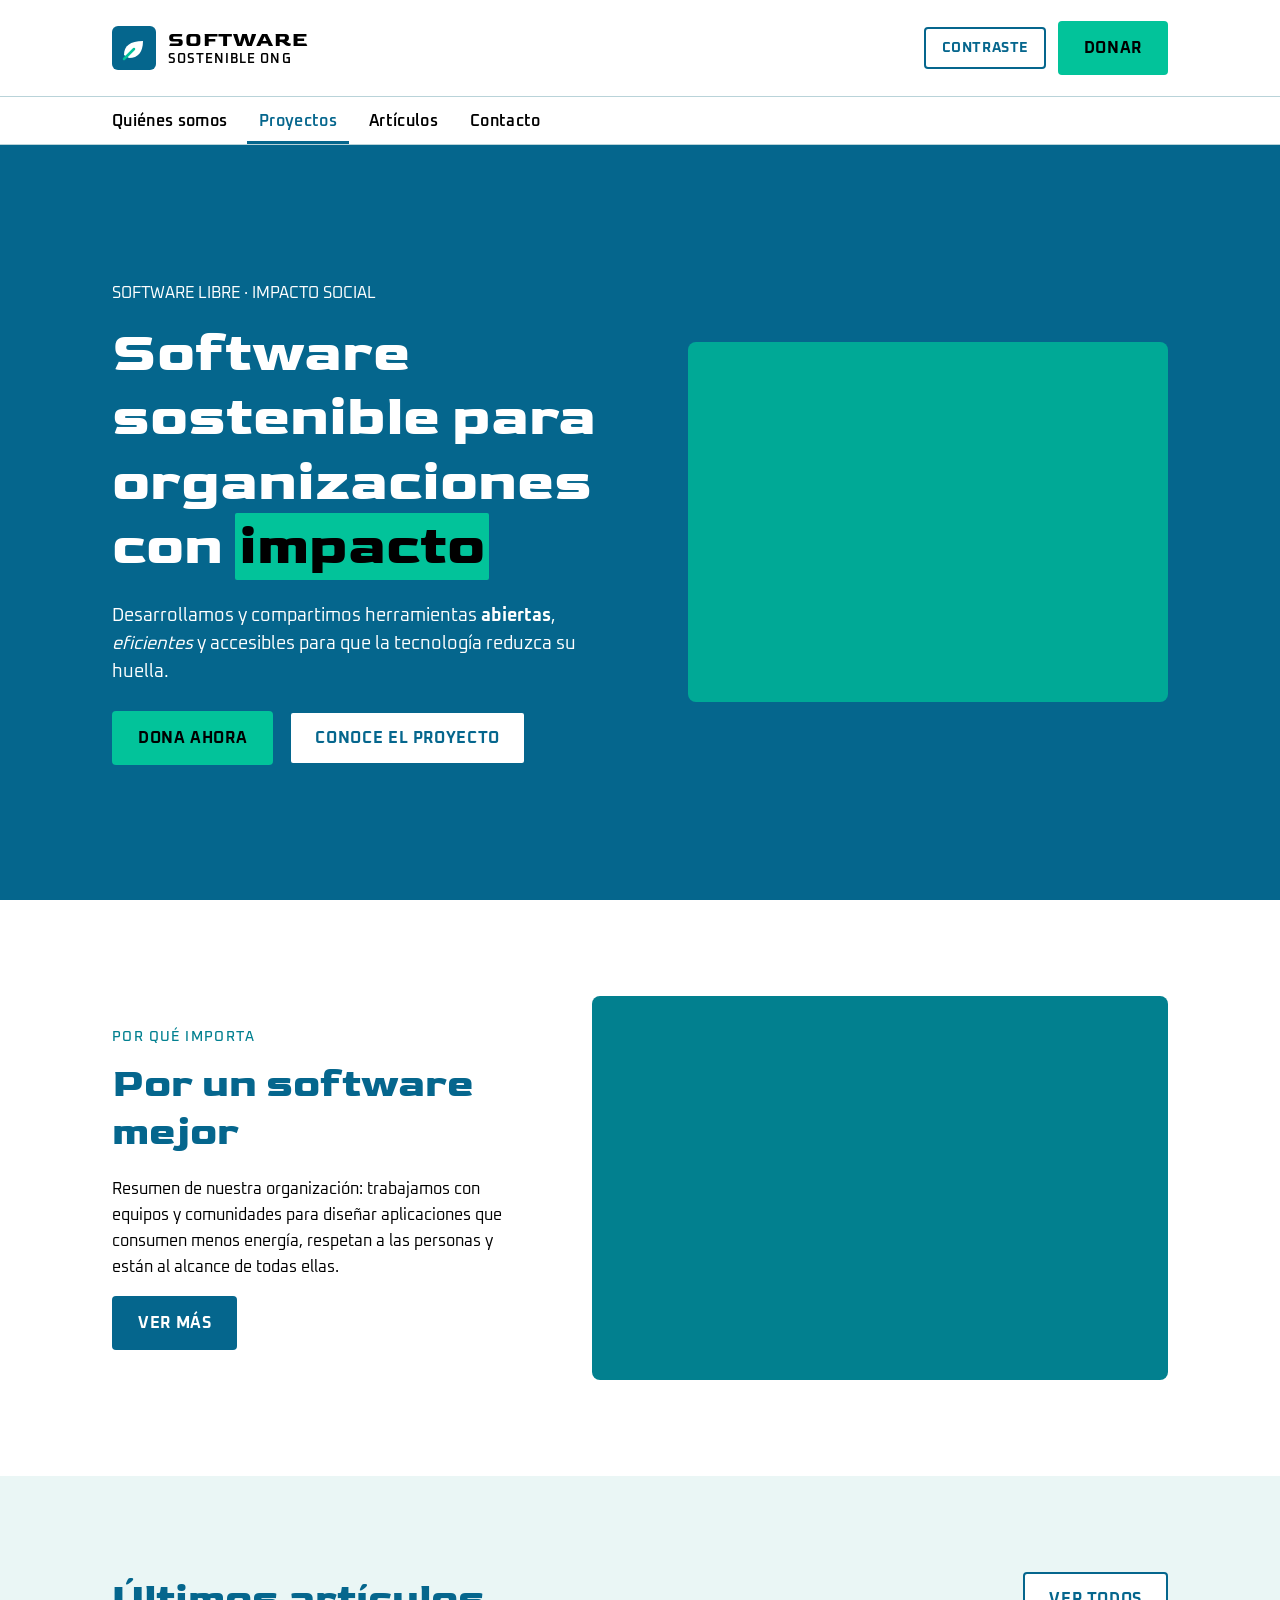
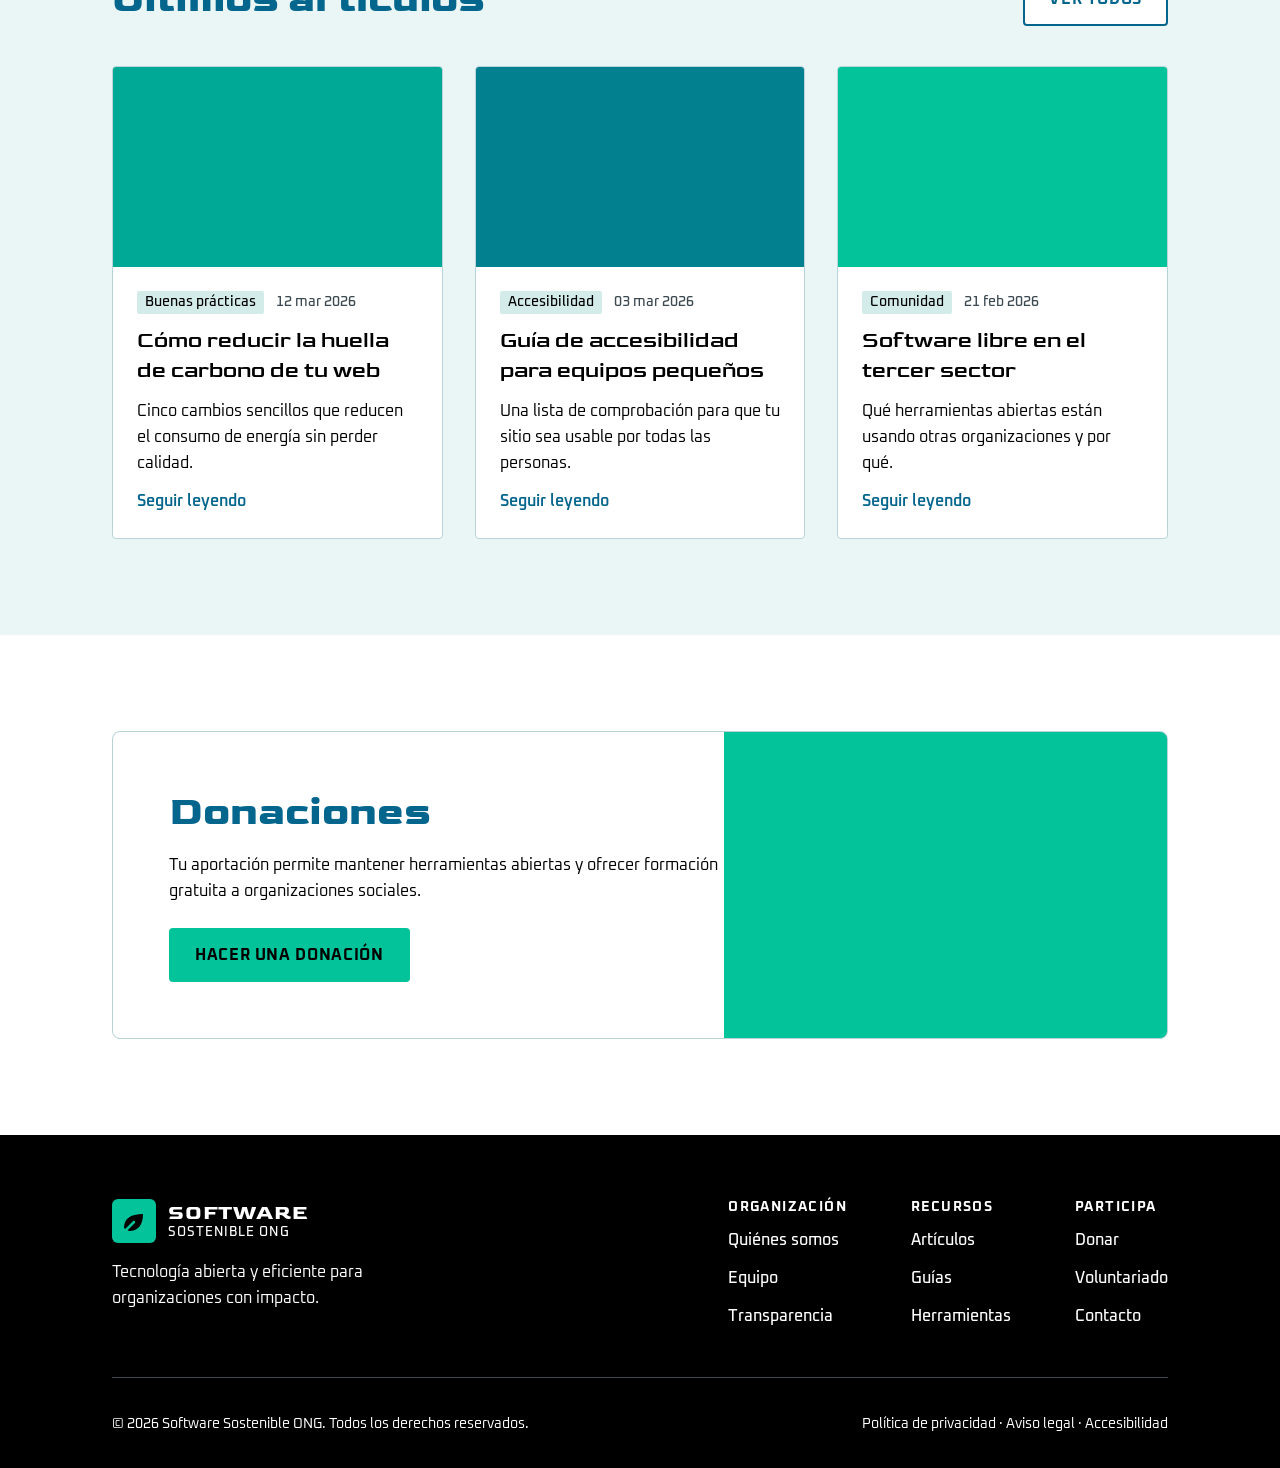
==== commit 6faec93d: "Fase 4" ====
--- a/index.html
+++ b/index.html
@@ -12,6 +12,47 @@
 
   <!-- Hoja de estilos global -->
   <link rel="stylesheet" href="css/estilo.css">
+  <!-- FASE 4: hoja alternativa de alto contraste (desactivada hasta que se pida) -->
+  <link rel="alternate stylesheet" href="css/alto-contraste.css" title="Alto contraste" id="hoja-contraste">
+
+  <!-- Conmutador (JavaScript): activa o desactiva el alto contraste y recuerda la elección -->
+  <script>
+    (function () {
+      var hoja = document.getElementById('hoja-contraste');
+
+      /* Activa o desactiva el alto contraste. Al activarlo se enlaza la misma hoja
+         (css/alto-contraste.css) como hoja normal al final del <head>; al desactivarlo
+         se retira. Así el cambio funciona igual en todos los navegadores. */
+      function aplicar(activo) {
+        var activa = document.getElementById('hoja-contraste-activa');
+        if (activo && !activa) {
+          activa = document.createElement('link');
+          activa.rel = 'stylesheet';
+          activa.href = hoja.href;
+          activa.id = 'hoja-contraste-activa';
+          document.head.appendChild(activa);
+        } else if (!activo && activa) {
+          activa.remove();
+        }
+        var boton = document.getElementById('btn-contraste');
+        if (boton) { boton.setAttribute('aria-pressed', String(activo)); }
+      }
+
+      var guardado = false;
+      try { guardado = localStorage.getItem('contraste') === 'activo'; } catch (e) {}
+      if (guardado) { aplicar(true); }
+
+      document.addEventListener('DOMContentLoaded', function () {
+        var boton = document.getElementById('btn-contraste');
+        boton.setAttribute('aria-pressed', String(guardado));
+        boton.addEventListener('click', function () {
+          var activar = boton.getAttribute('aria-pressed') !== 'true';
+          aplicar(activar);
+          try { localStorage.setItem('contraste', activar ? 'activo' : 'normal'); } catch (e) {}
+        });
+      });
+    })();
+  </script>
 </head>
 <body>
   <a class="saltar" href="#contenido">Saltar al contenido</a>
@@ -22,7 +63,10 @@
         <img class="logo__marca" src="img/logo.svg" alt="Software Sostenible ONG, ir al inicio" width="44" height="44">
         <span class="logo__texto" aria-hidden="true"><strong>SOFTWARE</strong> <span>SOSTENIBLE ONG</span></span>
       </a>
-      <a class="btn btn--donar" href="formulario.html">Donar</a>
+      <div class="cabecera__acciones">
+        <button type="button" class="btn btn--secundario btn--pequeno btn-contraste" id="btn-contraste" aria-pressed="false" title="Activar o desactivar el modo de alto contraste">Contraste</button>
+        <a class="btn btn--donar" href="formulario.html">Donar</a>
+      </div>
     </div>
     <nav class="menu" aria-label="Menú principal">
       <ul class="menu__lista container">
--- a/css/estilo.css
+++ b/css/estilo.css
@@ -143,7 +143,7 @@
 }
 
 a:focus-visible {
-  outline: 3px solid var(--color-acento);
+  outline: 3px solid var(--color-secundario);
   outline-offset: 2px;
 }
 
@@ -173,6 +173,11 @@
   letter-spacing: 0.1em;
   text-transform: uppercase;
   color: var(--color-secundario);
+}
+
+.hero--claro .antetitulo,
+.donacion .antetitulo {
+  color: var(--color-primario);     /* sobre tinte: 5,77:1 (secundario daba 4,23:1) */
 }
 
 .entradilla {
@@ -214,6 +219,12 @@
   align-items: center;
   justify-content: space-between;
   height: 6rem;                       /* 96 px */
+}
+
+.cabecera__acciones {
+  display: flex;
+  align-items: center;
+  gap: var(--esp-2);
 }
 
 .menu {
@@ -763,7 +774,7 @@
 }
 
 .btn:focus-visible {
-  outline: 3px solid var(--color-acento);
+  outline: 3px solid var(--color-secundario);
   outline-offset: 2px;
 }
 
@@ -796,6 +807,17 @@
 .btn--secundario:hover {
   background-color: var(--color-tinte);
   color: var(--color-primario);
+}
+
+.btn--pequeno {
+  padding: var(--esp-1) var(--esp-3);
+  font-size: var(--fs-pequeno);
+}
+
+/* Conmutador de la hoja alternativa de alto contraste */
+.btn-contraste[aria-pressed="true"] {
+  background-color: var(--color-primario);
+  color: var(--color-fondo);
 }
 
 /* --- 4.3 Menú de navegación ------------------------------ */
@@ -952,7 +974,7 @@
 .buscador input:focus {
   outline: none;
   border-color: var(--color-primario);
-  box-shadow: 0 0 0 3px var(--color-acento);
+  box-shadow: 0 0 0 3px var(--color-secundario);
 }
 
 .campo input[type="checkbox"] {
@@ -995,7 +1017,7 @@
 }
 
 .opcion:has(input:focus-visible) {
-  outline: 3px solid var(--color-acento);
+  outline: 3px solid var(--color-secundario);
   outline-offset: 2px;
 }
 
@@ -1226,6 +1248,27 @@
     height: 4.75rem;
   }
 
+  .cabecera__acciones {
+    gap: var(--esp-1);
+  }
+
+  .cabecera__acciones .btn {
+    padding: 0.375rem var(--esp-1);
+    font-size: 0.75rem;
+  }
+
+  .logo {
+    gap: var(--esp-1);
+  }
+
+  .logo__texto {
+    font-size: 0.6875rem;
+  }
+
+  .logo__texto strong {
+    font-size: 1rem;
+  }
+
   .menu__lista {
     justify-content: space-between;
     gap: 0;
--- a/css/alto-contraste.css
+++ b/css/alto-contraste.css
@@ -0,0 +1,159 @@
+/* =========================================================
+   css/alto-contraste.css · Hoja de estilos ALTERNATIVA
+   Se declara en las cinco páginas con:
+     <link rel="alternate stylesheet" title="Alto contraste" ...>
+   y se activa con el botón «Contraste» (JavaScript, propiedad
+   disabled del <link>) o desde el menú de estilo de página de
+   Firefox. Se carga DESPUÉS de estilo.css y pagina-detalle.css,
+   por lo que, con igual especificidad, sus reglas prevalecen.
+
+   ESTRATEGIA
+   1. Se redefinen las variables de :root (todo el sitio usa var()).
+   2. Se corrigen los componentes donde un mismo color se usaba como
+      fondo y como texto sobre fondos de color.
+   3. Se refuerzan bordes y se subrayan los enlaces.
+
+   PALETA ALTERNATIVA (contrastes calculados con la fórmula WCAG 2.1)
+   Texto #FFFFFF sobre #000000 ............ 21,00 : 1
+   Texto suave #E0E0E0 sobre #000000 ....... 15,91 : 1
+   Primario #FFD600 sobre #000000 .......... 14,87 : 1
+   Secundario #00E5FF sobre #000000 ........ 13,65 : 1
+   Texto #FFFFFF sobre tinte #121212 ....... 18,73 : 1
+   Primario #FFD600 sobre tinte #121212 .... 13,27 : 1
+   Texto sobre tinte fuerte #2B2B2B ........ 14,16 : 1
+   Negro sobre primario (botones) .......... 14,87 : 1
+   Negro sobre cian (marcas, hover) ........ 13,65 : 1
+   Todos superan AAA (7 : 1); WCAG AA exige 4,5 : 1 en texto normal
+   y 3 : 1 en componentes y bordes.
+   ========================================================= */
+
+
+/* =========================================================
+   1. VARIABLES: paleta alternativa
+   ========================================================= */
+:root {
+  color-scheme: dark;                 /* controles y barras de desplazamiento oscuros */
+
+  --color-fondo: #000000;
+  --color-texto: #FFFFFF;
+  --color-texto-suave: #E0E0E0;
+  --color-primario: #FFD600;
+  --color-secundario: #00E5FF;
+  --color-acento: #00E5FF;
+  --color-destacado: #00E5FF;
+  --color-tinte: #121212;
+  --color-tinte-fuerte: #2B2B2B;
+  --color-borde: #FFFFFF;
+  --color-error: #FF8A80;
+}
+
+
+/* =========================================================
+   2. COMPONENTES QUE NECESITAN AJUSTE
+   ========================================================= */
+
+/* Hero y banner: pasan de fondo azul a fondo negro con filete amarillo */
+.hero--inicio,
+.banner {
+  background-color: var(--color-fondo);
+  color: var(--color-texto);
+  border-block: 2px solid var(--color-primario);
+}
+
+.hero--inicio h1,
+.banner h2 {
+  color: var(--color-primario);
+}
+
+.hero--inicio .antetitulo {
+  color: var(--color-secundario);
+}
+
+/* Botón de donar: blanco con texto negro (visible sobre cualquier fondo) */
+.btn--donar {
+  background-color: var(--color-texto);
+  border-color: var(--color-texto);
+  color: var(--color-fondo);
+}
+
+.btn--donar:hover {
+  background-color: var(--color-destacado);
+  border-color: var(--color-destacado);
+  color: var(--color-fondo);
+}
+
+/* Botón de contraste: relleno cuando está activado */
+.btn-contraste[aria-pressed="true"] {
+  background-color: var(--color-primario);
+  color: var(--color-fondo);
+}
+
+/* Texto sobre fondos de color: siempre negro */
+mark {
+  background-color: var(--color-primario);
+  color: var(--color-fondo);
+}
+
+.lista-puntos li::before {
+  color: var(--color-fondo);
+}
+
+/* Pie: sigue oscuro, con filete superior */
+.pie {
+  background-color: var(--color-fondo);
+  color: var(--color-texto);
+  border-top: 2px solid var(--color-texto);
+}
+
+.pie a,
+.pie .logo,
+.pie__titulo {
+  color: var(--color-texto);
+}
+
+.pie a:hover {
+  color: var(--color-primario);
+}
+
+.pie__legal {
+  border-top-color: var(--color-borde);
+}
+
+
+/* =========================================================
+   3. BORDES MÁS FIRMES Y ENLACES SUBRAYADOS
+   ========================================================= */
+.tarjeta,
+.panel,
+.cta {
+  border-width: 2px;
+}
+
+.campo input[type="text"],
+.campo input[type="email"],
+.buscador input,
+.campo textarea,
+.opcion,
+.chip {
+  border-width: 2px;
+}
+
+.enlace,
+.migas__lista a,
+.pie a,
+.datos a,
+.campo--casilla a {
+  text-decoration: underline;
+  text-underline-offset: 0.2em;
+}
+
+.btn,
+.menu__enlace,
+.logo,
+.pie .logo {
+  text-decoration: none;
+}
+
+.menu__enlace[aria-current="page"] {
+  border-bottom-width: 4px;
+}
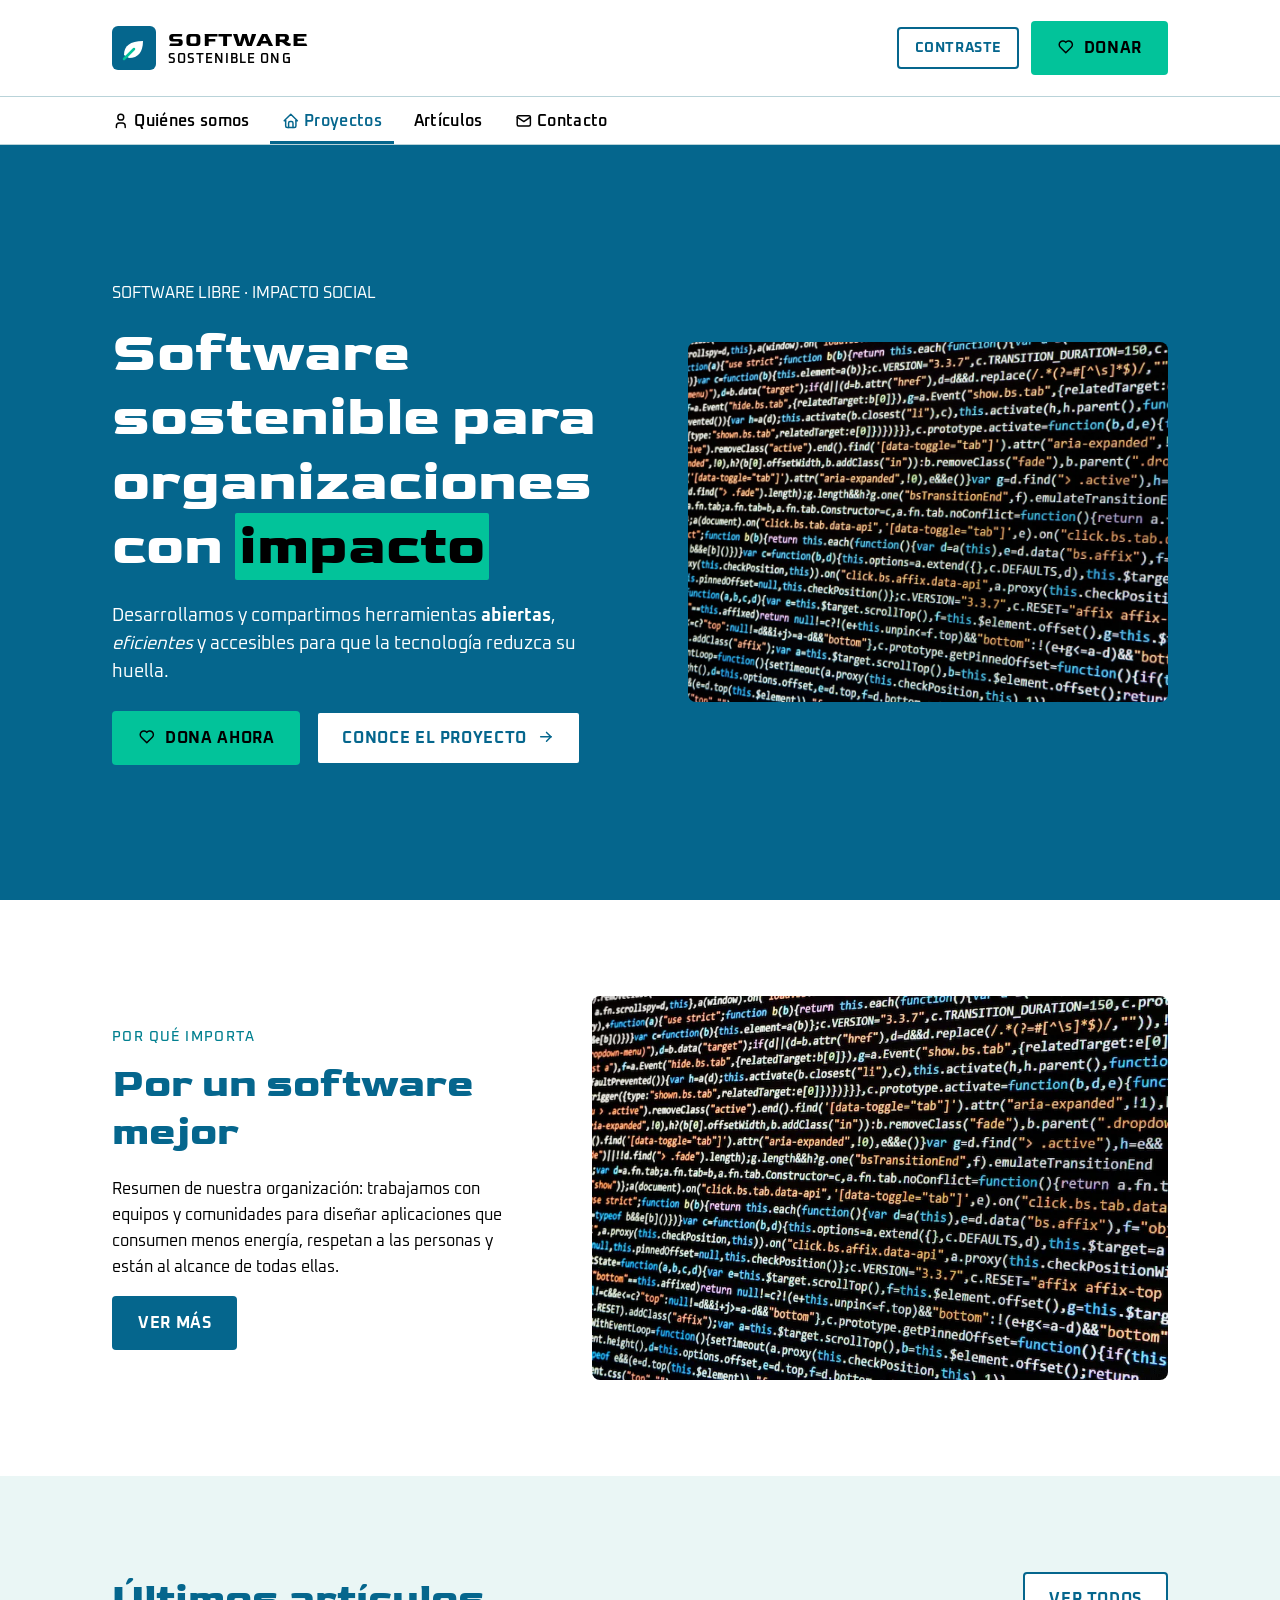
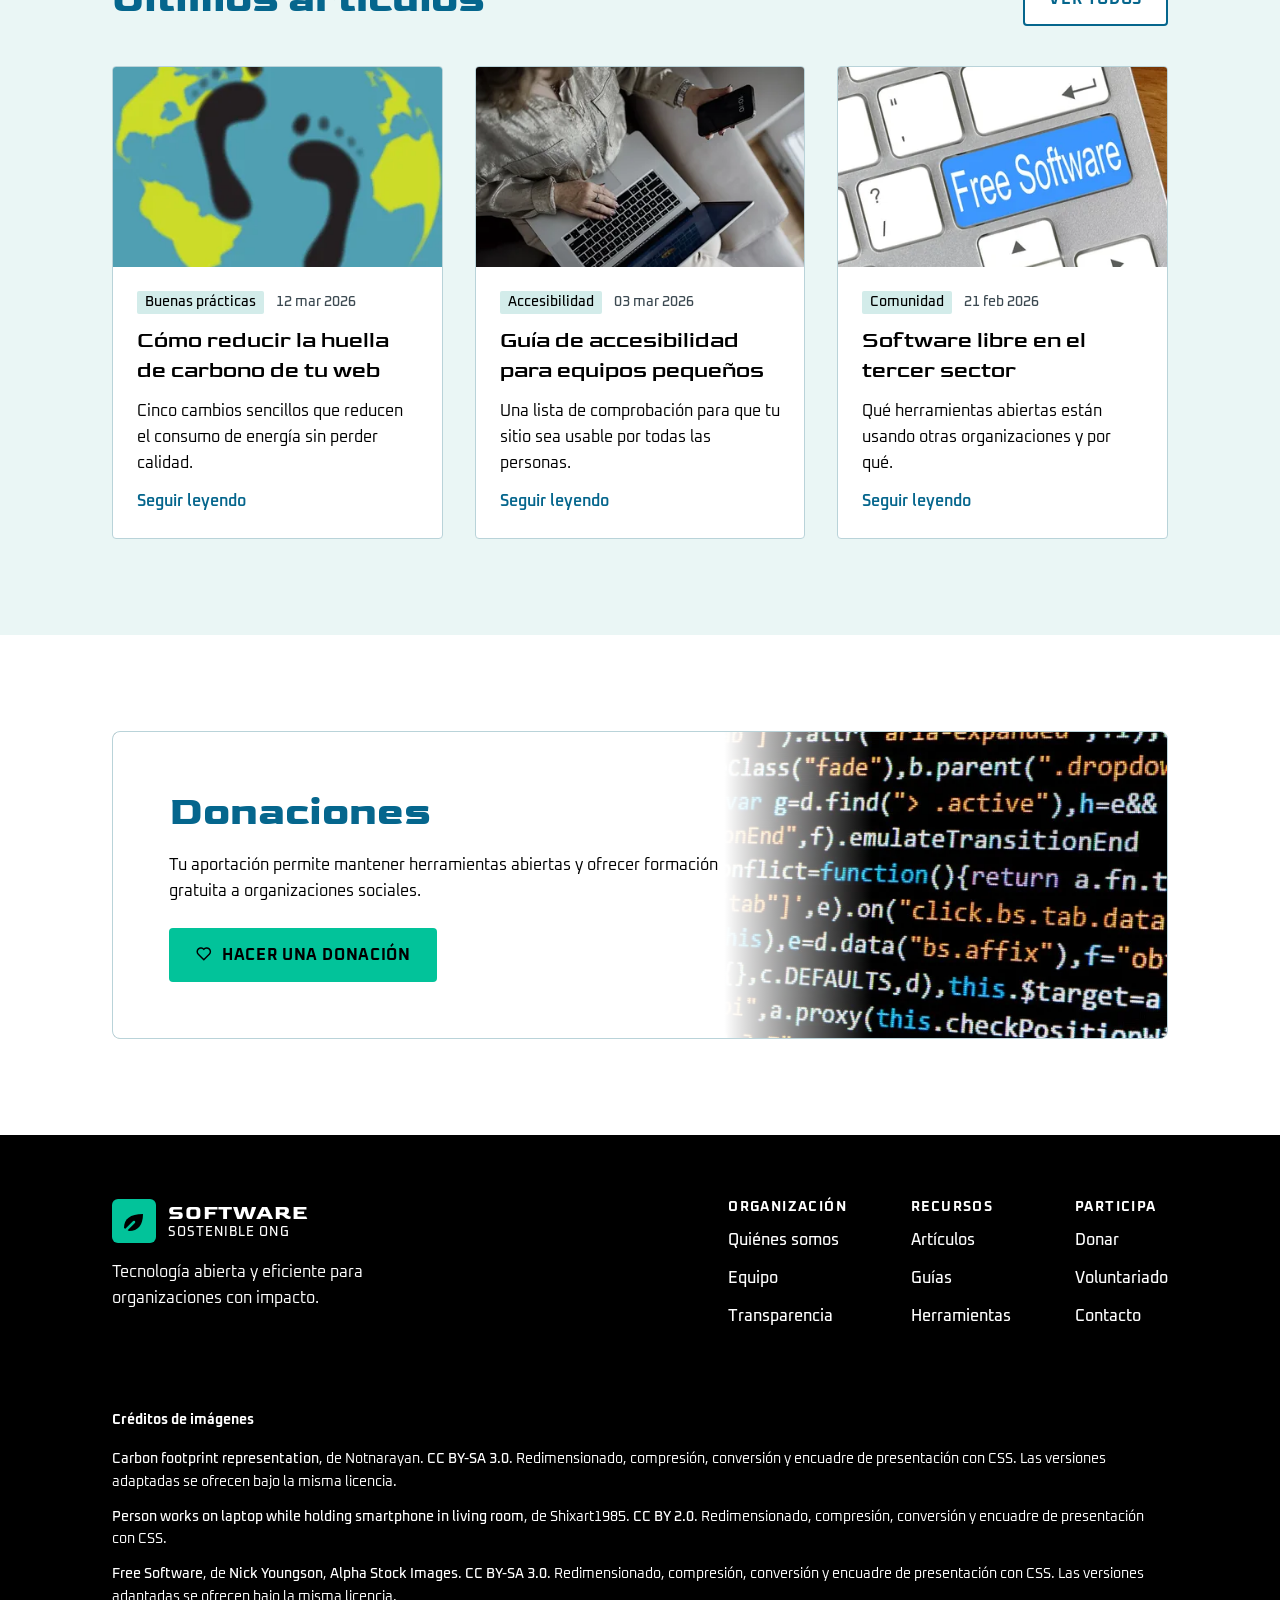
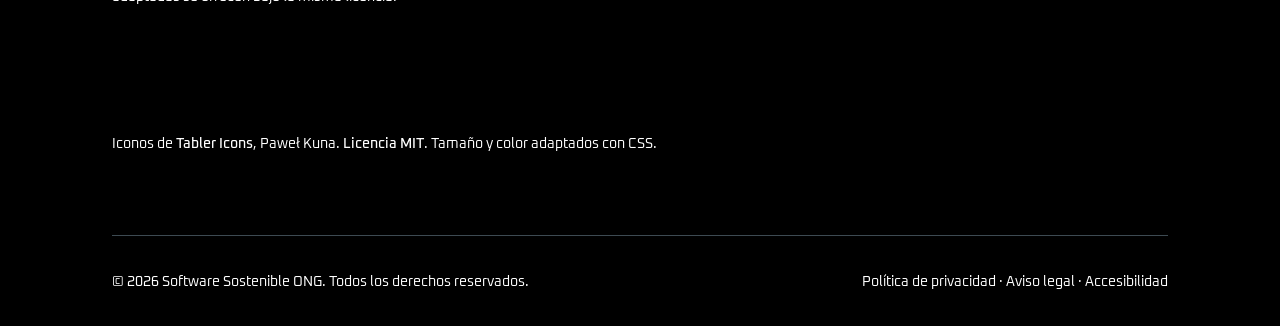
==== commit de966982: "Fase 3" ====
--- a/index.html
+++ b/index.html
@@ -60,20 +60,32 @@
   <header class="cabecera" id="cabecera">
     <div class="container cabecera__barra">
       <a class="logo" href="index.html" title="Ir al inicio">
-        <img class="logo__marca" src="img/logo.svg" alt="Software Sostenible ONG, ir al inicio" width="44" height="44">
+        <img class="logo__marca" src="img/svg/logo.svg" alt="Software Sostenible ONG, ir al inicio" width="44" height="44">
         <span class="logo__texto" aria-hidden="true"><strong>SOFTWARE</strong> <span>SOSTENIBLE ONG</span></span>
       </a>
       <div class="cabecera__acciones">
         <button type="button" class="btn btn--secundario btn--pequeno btn-contraste" id="btn-contraste" aria-pressed="false" title="Activar o desactivar el modo de alto contraste">Contraste</button>
-        <a class="btn btn--donar" href="formulario.html">Donar</a>
+        <a class="btn btn--donar" href="formulario.html"><svg xmlns="http://www.w3.org/2000/svg" width="24" height="24" viewBox="0 0 24 24" fill="none" stroke="currentColor" stroke-width="2" stroke-linecap="round" stroke-linejoin="round" class="icono" aria-hidden="true" focusable="false" data-tabler="heart">
+  <path d="M19.5 12.572l-7.5 7.428l-7.5 -7.428a5 5 0 1 1 7.5 -6.566a5 5 0 1 1 7.5 6.572"/>
+</svg> Donar</a>
       </div>
     </div>
     <nav class="menu" aria-label="Menú principal">
       <ul class="menu__lista container">
-        <li><a class="menu__enlace" href="index.html#quienes-somos">Quiénes somos</a></li>
-        <li><a class="menu__enlace" href="index.html" aria-current="page">Proyectos</a></li>
+        <li><a class="menu__enlace" href="index.html#quienes-somos"><svg xmlns="http://www.w3.org/2000/svg" width="24" height="24" viewBox="0 0 24 24" fill="none" stroke="currentColor" stroke-width="2" stroke-linecap="round" stroke-linejoin="round" class="icono" aria-hidden="true" focusable="false" data-tabler="user">
+  <path d="M8 7a4 4 0 1 0 8 0a4 4 0 0 0 -8 0"/>
+  <path d="M6 21v-2a4 4 0 0 1 4 -4h4a4 4 0 0 1 4 4v2"/>
+</svg> Quiénes somos</a></li>
+        <li><a class="menu__enlace" href="index.html" aria-current="page"><svg xmlns="http://www.w3.org/2000/svg" width="24" height="24" viewBox="0 0 24 24" fill="none" stroke="currentColor" stroke-width="2" stroke-linecap="round" stroke-linejoin="round" class="icono" aria-hidden="true" focusable="false" data-tabler="home">
+  <path d="M5 12l-2 0l9 -9l9 9l-2 0"/>
+  <path d="M5 12v7a2 2 0 0 0 2 2h10a2 2 0 0 0 2 -2v-7"/>
+  <path d="M9 21v-6a2 2 0 0 1 2 -2h2a2 2 0 0 1 2 2v6"/>
+</svg> Proyectos</a></li>
         <li><a class="menu__enlace" href="listado.html">Artículos</a></li>
-        <li><a class="menu__enlace" href="contacto.html">Contacto</a></li>
+        <li><a class="menu__enlace" href="contacto.html"><svg xmlns="http://www.w3.org/2000/svg" width="24" height="24" viewBox="0 0 24 24" fill="none" stroke="currentColor" stroke-width="2" stroke-linecap="round" stroke-linejoin="round" class="icono" aria-hidden="true" focusable="false" data-tabler="mail">
+  <path d="M3 7a2 2 0 0 1 2 -2h14a2 2 0 0 1 2 2v10a2 2 0 0 1 -2 2h-14a2 2 0 0 1 -2 -2v-10"/>
+  <path d="M3 7l9 6l9 -6"/>
+</svg> Contacto</a></li>
       </ul>
     </nav>
   </header>
@@ -86,11 +98,31 @@
           <h1 id="hero-titulo">Software sostenible para organizaciones con <mark>impacto</mark></h1>
           <p class="hero__subtitulo">Desarrollamos y compartimos herramientas <strong>abiertas</strong>, <em>eficientes</em> y accesibles para que la tecnología reduzca su huella.</p>
           <div class="hero__botones">
-            <a class="btn btn--donar" href="formulario.html" title="Ir a la página de donaciones">Dona ahora</a>
-            <a class="btn btn--secundario" href="listado.html">Conoce el proyecto</a>
-          </div>
-        </div>
-        <img class="hero__imagen" src="img/hero.jpg" alt="" width="1200" height="800">
+            <a class="btn btn--donar" href="formulario.html" title="Ir a la página de donaciones"><svg xmlns="http://www.w3.org/2000/svg" width="24" height="24" viewBox="0 0 24 24" fill="none" stroke="currentColor" stroke-width="2" stroke-linecap="round" stroke-linejoin="round" class="icono" aria-hidden="true" focusable="false" data-tabler="heart">
+  <path d="M19.5 12.572l-7.5 7.428l-7.5 -7.428a5 5 0 1 1 7.5 -6.566a5 5 0 1 1 7.5 6.572"/>
+</svg> Dona ahora</a>
+            <a class="btn btn--secundario" href="listado.html">
+              Conoce el proyecto
+              <svg class="icono" width="16" height="16" viewBox="0 0 24 24"
+                  fill="none" stroke="currentColor" stroke-width="2"
+                  stroke-linecap="round" stroke-linejoin="round" aria-hidden="true" focusable="false">
+                <path d="M5 12l14 0"/>
+                <path d="M13 18l6 -6"/>
+                <path d="M13 6l6 6"/>
+              </svg>
+            </a>
+          </div>
+        </div>
+        <picture class="hero__imagen">
+        <source media="(max-width: 350px)" srcset="img/portada-pequena.webp">
+        <source media="(max-width: 1024px)" srcset="img/portada-mediana.webp">
+        <img
+          src="img/portada-optimizada.webp"
+          alt="Portátil con código de programación en la pantalla"
+          width="1200"
+          height="800"
+        >
+      </picture>
       </div>
     </section>
 
@@ -101,7 +133,7 @@
         <p>Resumen de nuestra organización: trabajamos con equipos y comunidades para diseñar aplicaciones que consumen menos energía, respetan a las personas y están al alcance de todas ellas.</p>
         <a class="btn btn--primario" href="listado.html">Ver más</a>
       </div>
-      <img class="seccion__imagen" src="img/software-mejor.jpg" alt="" width="1152" height="768" loading="lazy">
+      <img class="seccion__imagen" src="img/portada-mediana.webp" srcset="img/portada-mediana.webp 768w, img/portada-optimizada.webp 1200w" sizes="(max-width: 900px) calc(100vw - 40px), 576px" alt="Código de programación en una pantalla" width="768" height="512" loading="lazy">
     </section>
 
     <section class="seccion seccion--articulos" id="ultimos-articulos" aria-labelledby="articulos-titulo">
@@ -112,7 +144,17 @@
         </div>
         <div class="tarjetas">
           <article class="tarjeta">
-            <img class="tarjeta__imagen" src="img/art-1.jpg" alt="" width="800" height="500" loading="lazy">
+            <picture>
+            <source srcset="img/huella-carbono-pequena.webp 400w, img/huella-carbono.webp 800w" sizes="(max-width: 600px) calc(100vw - 40px), 400px" type="image/webp">
+            <img
+              class="tarjeta__imagen"
+              src="img/huella-carbono.jpg"
+              alt="Ilustración de la huella de carbono"
+              width="800"
+              height="566"
+              loading="lazy"
+            >
+          </picture>
             <div class="tarjeta__cuerpo">
               <p class="tarjeta__meta"><span class="etiqueta">Buenas prácticas</span> <time datetime="2026-03-12">12 mar 2026</time></p>
               <h3 class="tarjeta__titulo">Cómo reducir la huella de carbono de tu web</h3>
@@ -121,7 +163,17 @@
             </div>
           </article>
           <article class="tarjeta">
-            <img class="tarjeta__imagen" src="img/art-2.jpg" alt="" width="800" height="500" loading="lazy">
+            <picture>
+            <source srcset="img/accesibilidad-dispositivos-pequena.webp 400w, img/accesibilidad-dispositivos.webp 800w" sizes="(max-width: 600px) calc(100vw - 40px), 400px" type="image/webp">
+            <img
+              class="tarjeta__imagen"
+              src="img/accesibilidad-dispositivos.jpg"
+              alt="Persona usando un portátil y un móvil"
+              width="800"
+              height="533"
+              loading="lazy"
+            >
+          </picture>
             <div class="tarjeta__cuerpo">
               <p class="tarjeta__meta"><span class="etiqueta">Accesibilidad</span> <time datetime="2026-03-03">03 mar 2026</time></p>
               <h3 class="tarjeta__titulo">Guía de accesibilidad para equipos pequeños</h3>
@@ -130,7 +182,14 @@
             </div>
           </article>
           <article class="tarjeta">
-            <img class="tarjeta__imagen" src="img/art-3.jpg" alt="" width="800" height="500" loading="lazy">
+            <img
+              class="tarjeta__imagen"
+              src="img/software-libre.webp" srcset="img/software-libre-pequena.webp 400w, img/software-libre.webp 800w" sizes="(max-width: 600px) calc(100vw - 40px), 400px"
+              alt="Tecla de un teclado con el texto «Free Software»"
+              width="800"
+              height="533"
+              loading="lazy"
+            >
             <div class="tarjeta__cuerpo">
               <p class="tarjeta__meta"><span class="etiqueta">Comunidad</span> <time datetime="2026-02-21">21 feb 2026</time></p>
               <h3 class="tarjeta__titulo">Software libre en el tercer sector</h3>
@@ -146,7 +205,9 @@
       <div class="cta__texto">
         <h2 id="donaciones-titulo">Donaciones</h2>
         <p>Tu aportación permite mantener herramientas abiertas y ofrecer formación gratuita a organizaciones sociales.</p>
-        <a class="btn btn--donar" href="formulario.html">Hacer una donación</a>
+        <a class="btn btn--donar" href="formulario.html"><svg xmlns="http://www.w3.org/2000/svg" width="24" height="24" viewBox="0 0 24 24" fill="none" stroke="currentColor" stroke-width="2" stroke-linecap="round" stroke-linejoin="round" class="icono" aria-hidden="true" focusable="false" data-tabler="heart">
+  <path d="M19.5 12.572l-7.5 7.428l-7.5 -7.428a5 5 0 1 1 7.5 -6.566a5 5 0 1 1 7.5 6.572"/>
+</svg> Hacer una donación</a>
       </div>
     </section>
   </main>
@@ -156,7 +217,7 @@
       <div class="pie__principal">
         <div class="pie__marca">
           <a class="logo" href="index.html" title="Ir al inicio">
-            <img class="logo__marca" src="img/logo-claro.svg" alt="Software Sostenible ONG, ir al inicio" width="44" height="44">
+            <img class="logo__marca" src="img/svg/logo-claro.svg" alt="Software Sostenible ONG, ir al inicio" width="44" height="44">
             <span class="logo__texto" aria-hidden="true"><strong>SOFTWARE</strong> <span>SOSTENIBLE ONG</span></span>
           </a>
           <p>Tecnología abierta y eficiente para organizaciones con impacto.</p>
@@ -188,6 +249,15 @@
           </div>
         </div>
       </div>
+      <div class="pie__creditos">
+        <p><strong>Créditos de imágenes</strong></p>
+        <ul>
+          <li><a href="https://commons.wikimedia.org/wiki/File:Carbon_footprint_representation.jpg">Carbon footprint representation</a>, de Notnarayan. <a href="https://creativecommons.org/licenses/by-sa/3.0/">CC BY-SA 3.0</a>. Redimensionado, compresión, conversión y encuadre de presentación con CSS. Las versiones adaptadas se ofrecen bajo la misma licencia.</li>
+          <li><a href="https://commons.wikimedia.org/wiki/File:Person_works_on_laptop_while_holding_smartphone_in_living_room.jpg">Person works on laptop while holding smartphone in living room</a>, de Shixart1985. <a href="https://creativecommons.org/licenses/by/2.0/">CC BY 2.0</a>. Redimensionado, compresión, conversión y encuadre de presentación con CSS.</li>
+          <li><a href="https://www.picpedia.org/keyboard/f/free-software.html">Free Software</a>, de <a href="http://www.nyphotographic.com/">Nick Youngson</a>, <a href="https://alphastockimages.com/">Alpha Stock Images</a>. <a href="https://creativecommons.org/licenses/by-sa/3.0/">CC BY-SA 3.0</a>. Redimensionado, compresión, conversión y encuadre de presentación con CSS. Las versiones adaptadas se ofrecen bajo la misma licencia.</li>
+        </ul>
+      </div>
+      <p class="pie__creditos">Iconos de <a href="https://tabler.io/icons">Tabler Icons</a>, Paweł Kuna. <a href="img/svg/tabler/LICENSE.txt">Licencia MIT</a>. Tamaño y color adaptados con CSS.</p>
       <div class="pie__legal">
         <p><small>© 2026 Software Sostenible ONG. Todos los derechos reservados.</small></p>
         <p><small>Política de privacidad · Aviso legal · Accesibilidad</small></p>
--- a/css/estilo.css
+++ b/css/estilo.css
@@ -1137,8 +1137,8 @@
   border: 1px solid var(--color-borde);
   border-radius: var(--radio-grande);
   background:
-    linear-gradient(to right, var(--color-fondo) 58%, transparent 58%),
-    url('../img/cta-fondo.jpg') center / cover no-repeat;
+    linear-gradient(to right, var(--color-fondo) 58%, transparent 72%),
+    url('../img/portada-optimizada.webp') center / cover no-repeat;
 }
 
 .cta__texto {
@@ -1182,6 +1182,23 @@
   white-space: nowrap;
 }
 
+.hero__imagen > img {
+  display: block;
+  width: 100%;
+  height: 100%;
+  object-fit: cover;
+  border-radius: inherit;
+  filter: saturate(0.85);
+}
+
+.icono {
+  width: 1em;
+  height: 1em;
+  margin-inline-start: 0.35em;
+  vertical-align: middle;
+  flex-shrink: 0;
+}
+
 
 /* =========================================================
    6. ADAPTACIÓN A TABLETA Y MÓVIL
@@ -1310,8 +1327,8 @@
   .cta {
     margin-block: var(--esp-6);
     background:
-      linear-gradient(to bottom, transparent 12.5rem, var(--color-fondo) 12.5rem),
-      url('../img/cta-fondo.jpg') center / cover no-repeat;
+      linear-gradient(to bottom, transparent 10rem, var(--color-fondo) 12.5rem),
+      url('../img/portada-optimizada.webp') center / cover no-repeat;
   }
 
   .cta__texto {
@@ -1357,3 +1374,32 @@
     margin-bottom: var(--esp-2);
   }
 }
+
+/* Créditos visibles y enlaces largos adaptables. */
+.pie__creditos { margin-block: var(--esp-5); font-size: var(--fs-pequeno); overflow-wrap: anywhere; }
+.pie__creditos li { margin-bottom: var(--esp-2); }
+
+/* Mostrar toda la ilustración y sus textos, también en móvil. */
+.articulo__destacada img {
+  height: auto;
+  object-fit: contain;
+}
+
+/* UT3 fase 3: iconos SVG decorativos junto a su etiqueta de texto. */
+.icono {
+  display: inline-block;
+  width: 1.1em;
+  height: 1.1em;
+  flex-shrink: 0;
+  vertical-align: -0.18em;
+  color: inherit;
+  stroke: currentColor;
+}
+.menu__enlace > .icono[data-tabler], .btn > .icono[data-tabler], .campo label > .icono[data-tabler] {
+  margin-inline-start: 0;
+  margin-inline-end: .3em;
+}
+.menu__enlace:hover > .icono, .btn:hover > .icono,
+.menu__enlace:focus-visible > .icono, .btn:focus-visible > .icono {
+  stroke-width: 2.5;
+}
